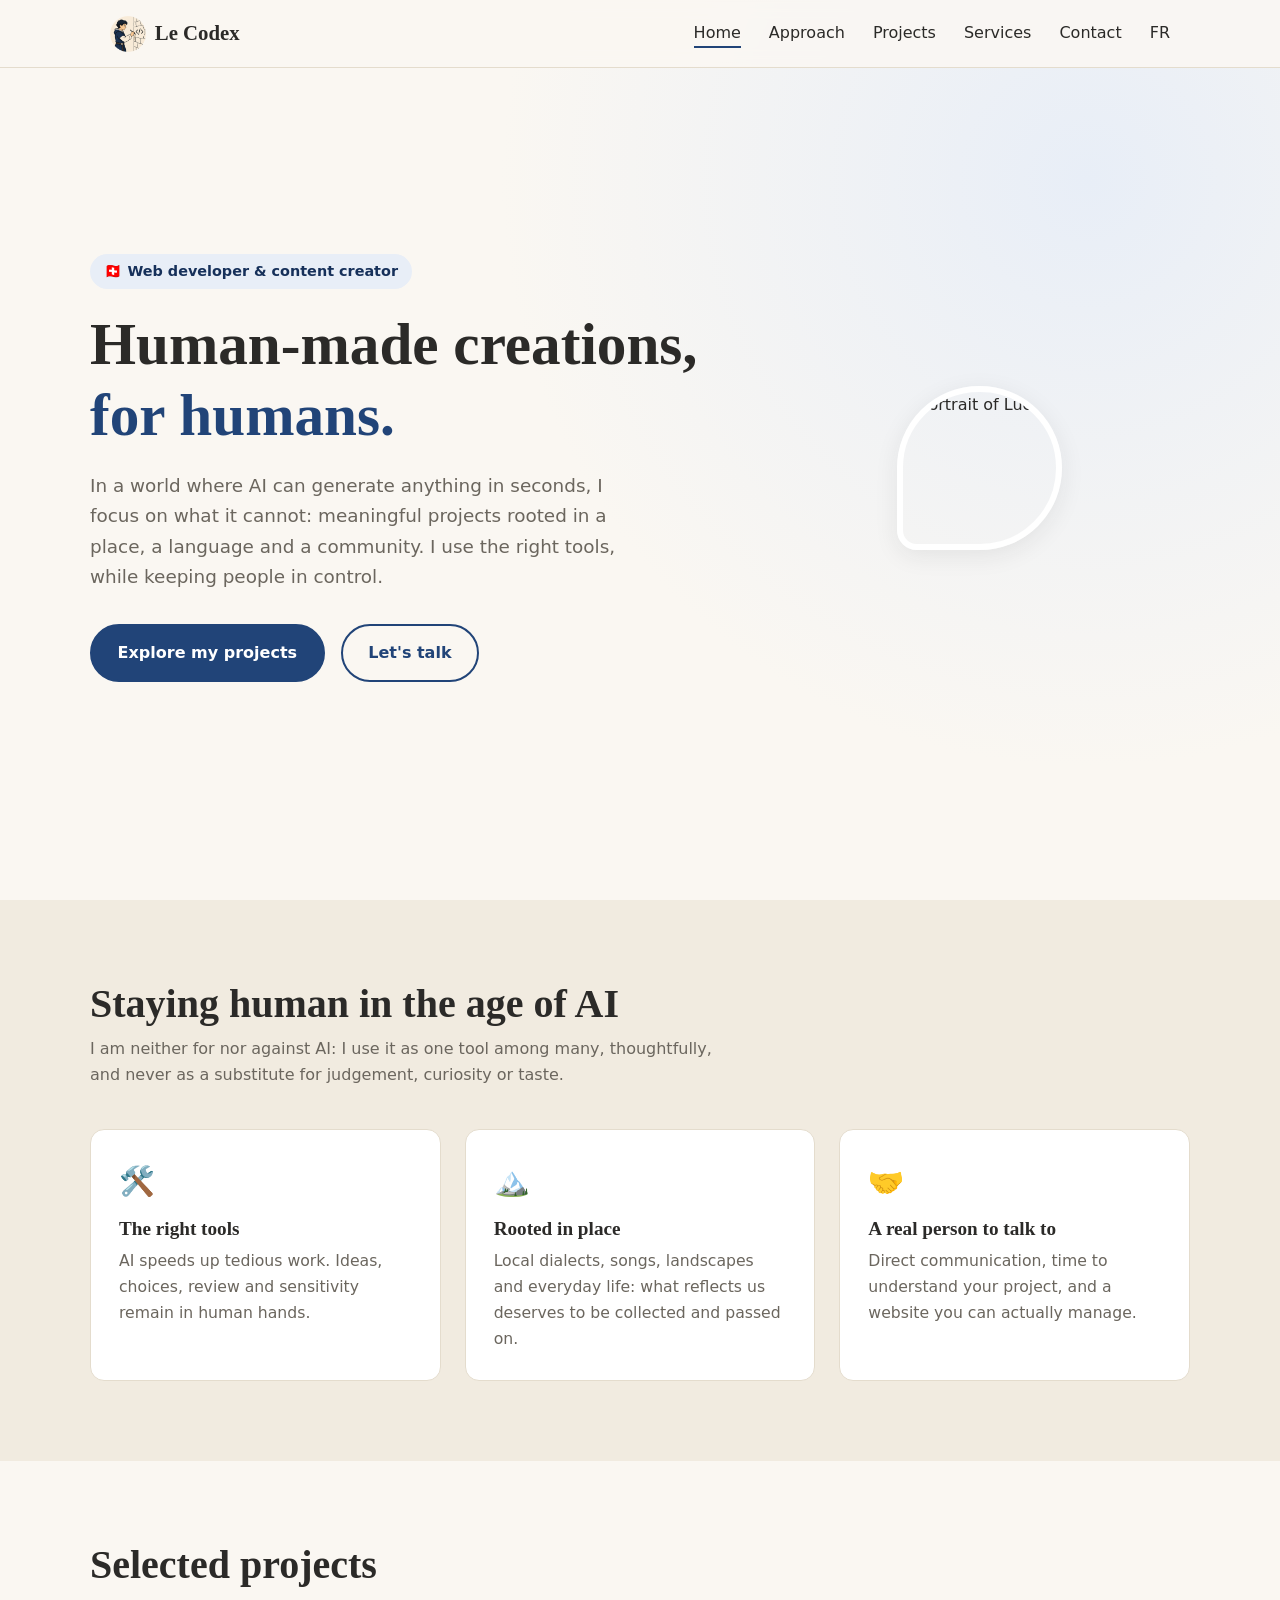
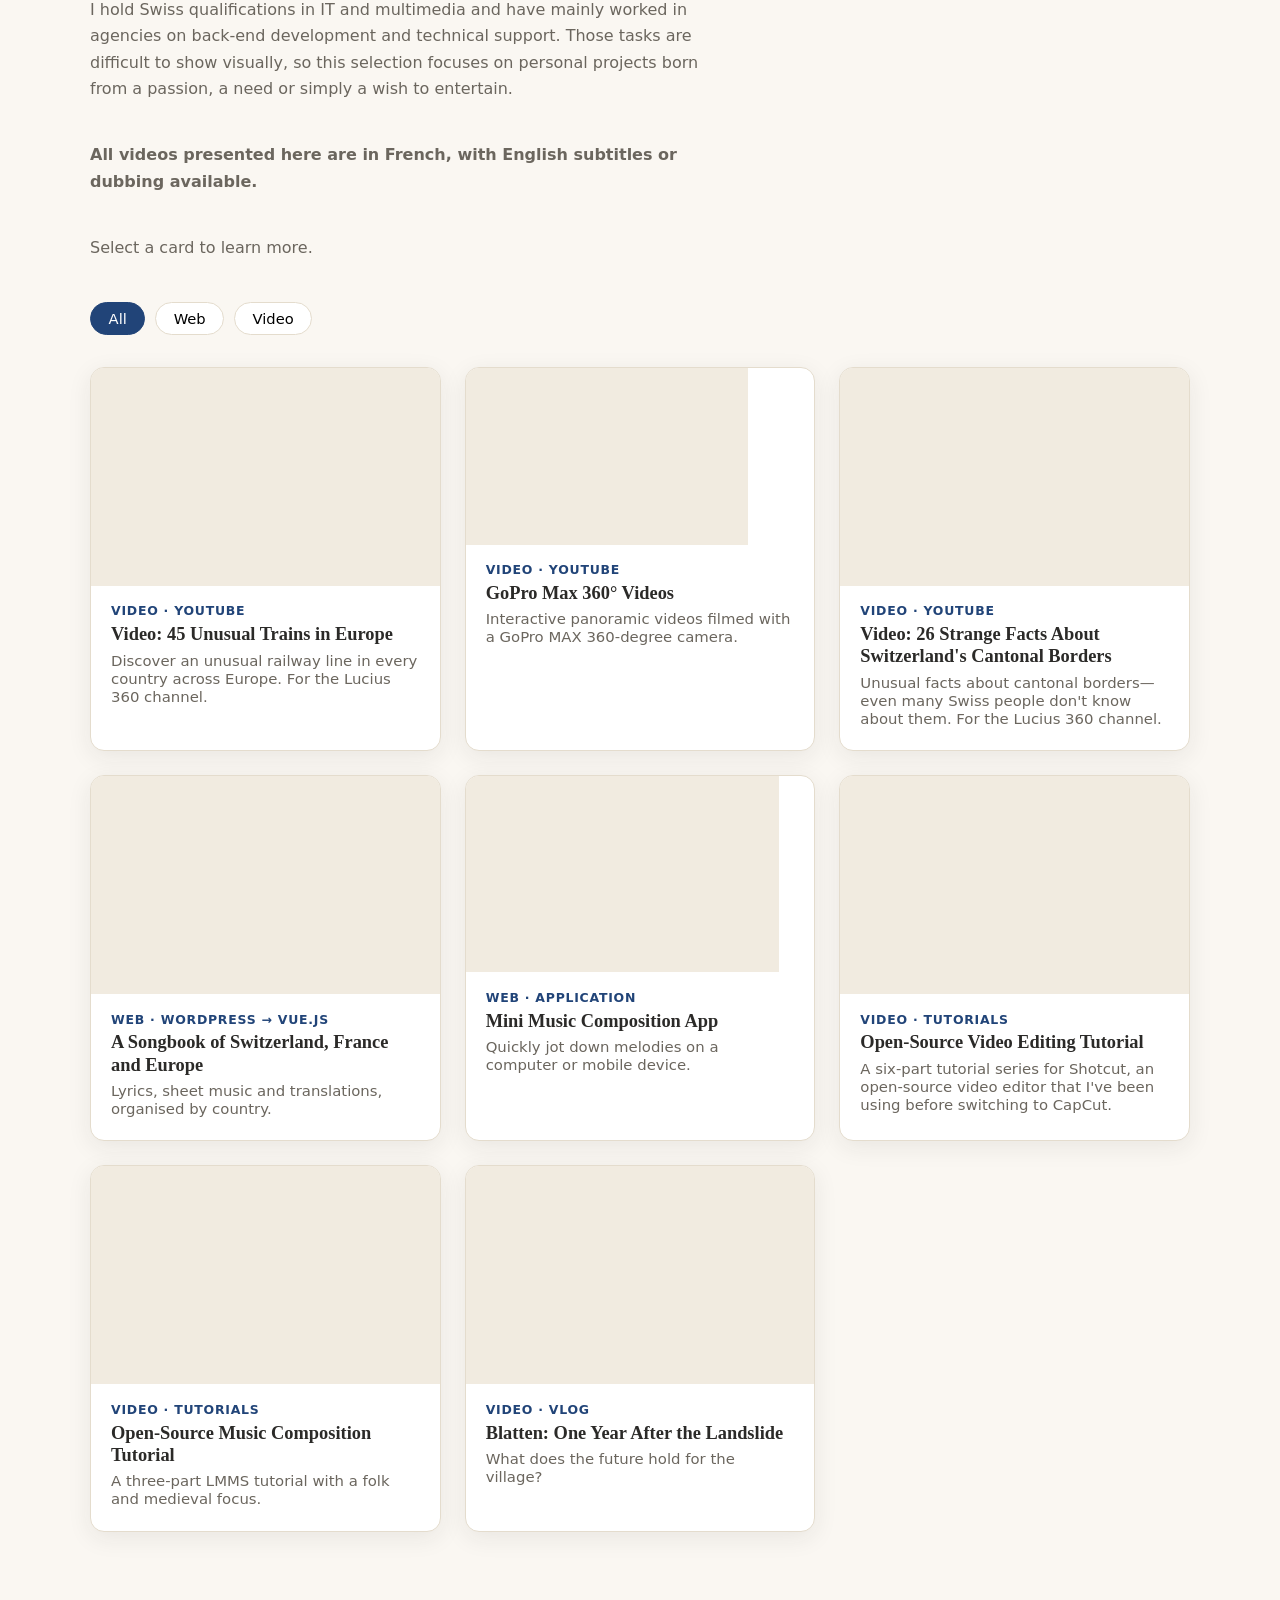
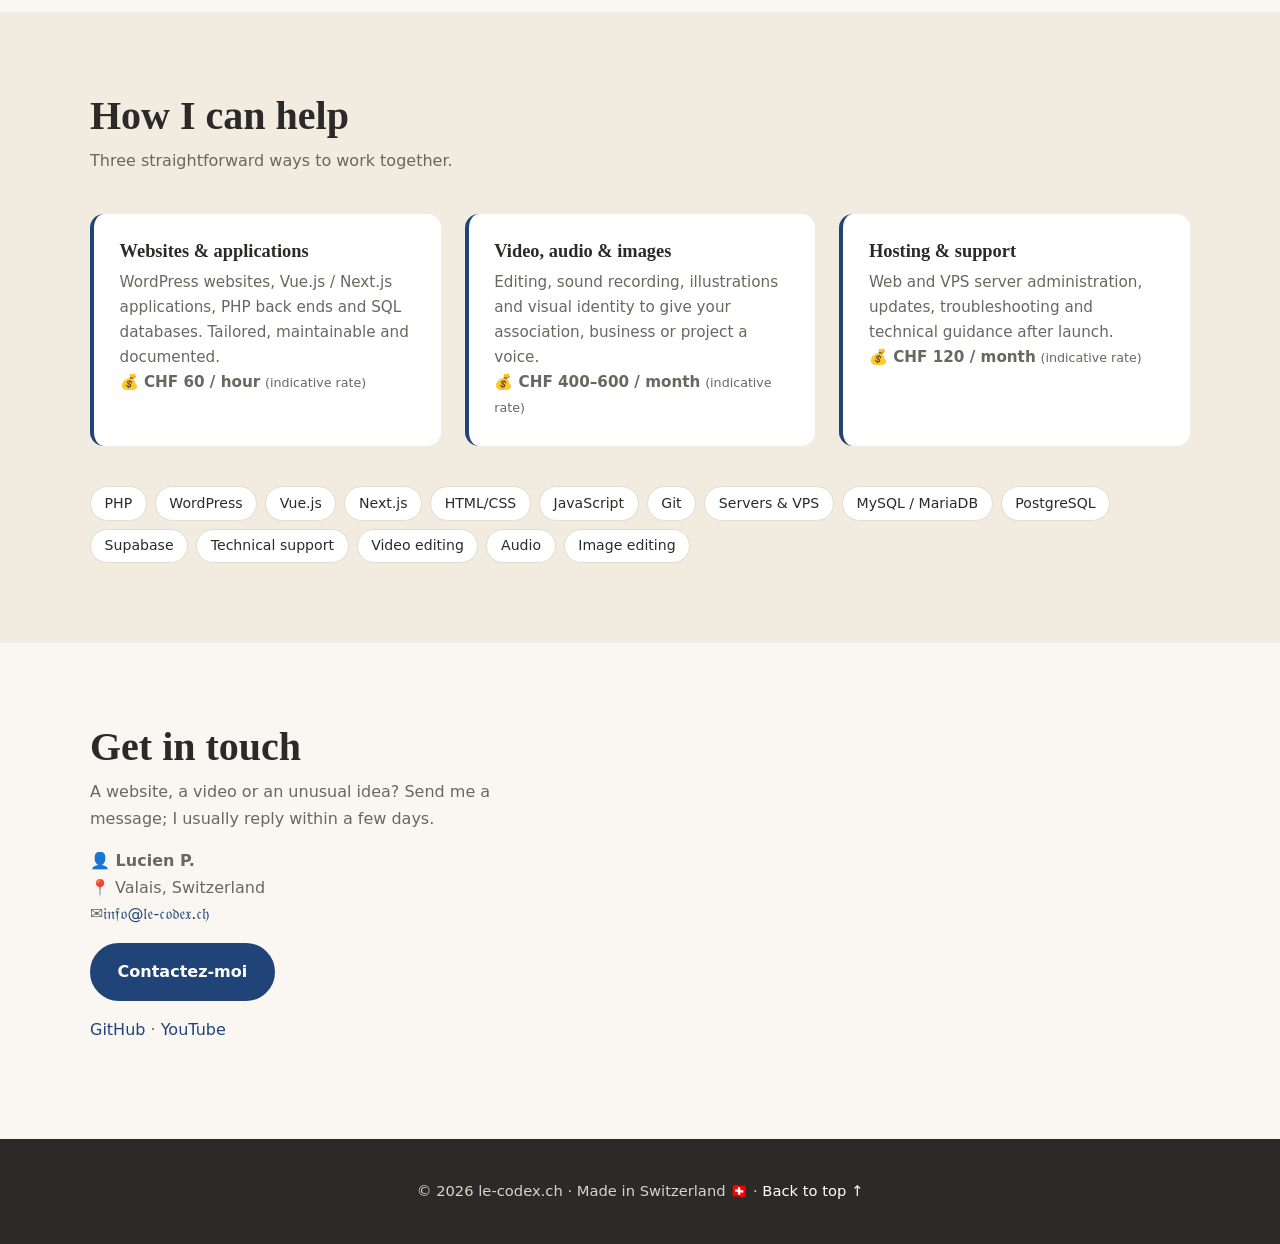
==== en/index.html @ 5afed79e "Added English version" ====
<!DOCTYPE html>
<html lang="en">
<head>
  <meta charset="UTF-8">
  <meta name="viewport" content="width=device-width, initial-scale=1.0">
  <title>Le Codex – Web development and creative projects</title>
  <meta name="description" content="Web development, video and creative projects by Lucien P. in Valais, Switzerland.">
  <meta name="author" content="Lucien P.">
  <meta name="robots" content="index, follow">
  <link rel="canonical" href="https://www.le-codex.ch/en/">
  <link rel="icon" type="image/png" href="../img/favicon.png">

      <!-- Mailto Encypter -->
      <script type="text/javascript"> <!--
      function UnCryptMailto( s )
      {
          var n = 0;
          var r = "";
          for( var i = 0; i < s.length; i++)
          {
              n = s.charCodeAt( i );
              if( n >= 8364 )
              {
                  n = 128;
              }
              r += String.fromCharCode( n - 1 );
          }
          return r;
      }

      function linkTo_UnCryptMailto( s )
      {
          location.href=UnCryptMailto( s ) + "?subject=Contact%20from%20le-codex.ch%20website";
      }
      // --> </script>

  <link rel="stylesheet" href="../css/style.css">
</head>
<body>
  <a class="skip-link" href="#main">Skip to content</a>

  <header class="navbar">
    <div class="container">
      <a href="#home" class="logo"><img src="../img/le-codex-logo-128px.png" alt="">Le Codex</a>
      <button class="nav-toggle" aria-label="Open menu" aria-expanded="false" aria-controls="nav-links"><span></span></button>
      <nav aria-label="Main navigation">
        <ul class="nav-links" id="nav-links">
          <li><a href="#home">Home</a></li>
          <li><a href="#approach">Approach</a></li>
          <li><a href="#projects">Projects</a></li>
          <li><a href="#services">Services</a></li>
          <li><a href="#contact">Contact</a></li>
          <li><a href="../index.html" lang="fr">FR</a></li>
        </ul>
      </nav>
    </div>
  </header>

  <main id="main">
    <section class="hero" id="home">
      <div class="container hero-grid">
        <div class="reveal">
          <span class="hero-tag">🇨🇭 Web developer &amp; content creator</span>
          <h1>Human-made creations, <em>for humans.</em></h1>
          <p>In a world where AI can generate anything in seconds, I focus on what it cannot: meaningful projects rooted in a place, a language and a community. I use the right tools, while keeping people in control.</p>
          <div class="hero-actions">
            <a href="#projects" class="btn btn-primary">Explore my projects</a>
            <a href="#contact" class="btn btn-outline">Let's talk</a>
          </div>
        </div>
        <div class="hero-photo reveal">
          <img src="https://ierljtkznrwjcvxjrbqv.supabase.co/storage/v1/object/public/le-codex/bardicspacecreations.jpg" alt="Portrait of Lucien" width="600" height="600" fetchpriority="high">
        </div>
      </div>
    </section>

    <section class="manifesto" id="approach">
      <div class="container">
        <h2 class="section-title reveal">Staying human in the age of AI</h2>
        <p class="section-intro reveal">I am neither for nor against AI: I use it as one tool among many, thoughtfully, and never as a substitute for judgement, curiosity or taste.</p>
        <div class="manifesto-grid">
          <article class="manifesto-card reveal">
            <div class="icon" aria-hidden="true">🛠️</div>
            <h3>The right tools</h3>
            <p>AI speeds up tedious work. Ideas, choices, review and sensitivity remain in human hands.</p>
          </article>
          <article class="manifesto-card reveal">
            <div class="icon" aria-hidden="true">🏔️</div>
            <h3>Rooted in place</h3>
            <p>Local dialects, songs, landscapes and everyday life: what reflects us deserves to be collected and passed on.</p>
          </article>
          <article class="manifesto-card reveal">
            <div class="icon" aria-hidden="true">🤝</div>
            <h3>A real person to talk to</h3>
            <p>Direct communication, time to understand your project, and a website you can actually manage.</p>
          </article>
        </div>
      </div>
    </section>

    <section id="projects">
      <div class="container">
        <h2 class="section-title reveal">Selected projects</h2>
        <p class="section-intro reveal">I hold Swiss qualifications in IT and multimedia and have mainly worked in agencies on back-end development and technical support. Those tasks are difficult to show visually, so this selection focuses on personal projects born from a passion, a need or simply a wish to entertain.</p>
        <p class="section-intro reveal"><strong>All videos presented here are in French, with English subtitles or dubbing available.</strong></p>
        <p class="section-intro reveal">Select a card to learn more.</p>
        <div class="filters reveal" role="group" aria-label="Filter projects">
          <button class="filter-btn active" data-filter="all">All</button>
          <button class="filter-btn" data-filter="web">Web</button>
          <button class="filter-btn" data-filter="video">Video</button>
        </div>
        <div class="gallery" id="gallery"></div>
      </div>
    </section>

    <section class="services" id="services">
      <div class="container">
        <h2 class="section-title reveal">How I can help</h2>
        <p class="section-intro reveal">Three straightforward ways to work together.</p>
        <div class="services-grid">
          <article class="service reveal">
            <h3>Websites &amp; applications</h3>
            <p>WordPress websites, Vue.js / Next.js applications, PHP back ends and SQL databases. Tailored, maintainable and documented.</p>
            <p><strong>💰 CHF 60 / hour</strong> <small>(indicative rate)</small></p>
          </article>
          <article class="service reveal">
            <h3>Video, audio &amp; images</h3>
            <p>Editing, sound recording, illustrations and visual identity to give your association, business or project a voice.</p>
            <p><strong>💰 CHF 400–600 / month</strong> <small>(indicative rate)</small></p>
          </article>
          <article class="service reveal">
            <h3>Hosting &amp; support</h3>
            <p>Web and VPS server administration, updates, troubleshooting and technical guidance after launch.</p>
            <p><strong>💰 CHF 120 / month</strong> <small>(indicative rate)</small></p>
          </article>
        </div>
        <div class="skills reveal" aria-label="Skills">
          <span class="tag">PHP</span><span class="tag">WordPress</span><span class="tag">Vue.js</span>
          <span class="tag">Next.js</span><span class="tag">HTML/CSS</span><span class="tag">JavaScript</span>
          <span class="tag">Git</span><span class="tag">Servers &amp; VPS</span><span class="tag">MySQL / MariaDB</span>
          <span class="tag">PostgreSQL</span><span class="tag">Supabase</span><span class="tag">Technical support</span>
          <span class="tag">Video editing</span><span class="tag">Audio</span><span class="tag">Image editing</span>
        </div>
      </div>
    </section>

    <section id="contact">
      <div class="container contact-grid">
        <div class="contact-info reveal">
          <h2 class="section-title">Get in touch</h2>
          <p>A website, a video or an unusual idea? Send me a message; I usually reply within a few days.</p>
          <p><strong>👤 Lucien P.</strong><br>📍 Valais, Switzerland<br>✉️<a href="javascript:linkTo_UnCryptMailto('nbjmup;jogpAmf.dpefy/di');">𝔦𝔫𝔣𝔬@𝔩𝔢-𝔠𝔬𝔡𝔢𝔵.𝔠𝔥</a></p>
          <p><a href="javascript:linkTo_UnCryptMailto('nbjmup;jogpAmf.dpefy/di');" class="btn btn-primary">Contactez-moi</a></p>
          <p><a href="https://github.com/lucius-barde" target="_blank" rel="noopener">GitHub</a> · <a href="https://www.youtube.com/@LeCodexCH" target="_blank" rel="noopener">YouTube</a></p>
        </div>
      </div>
    </section>
  </main>

  <footer><p>© <span id="year"></span> le-codex.ch · Made in Switzerland 🇨🇭 · <a href="#home">Back to top ↑</a></p></footer>

  <div class="modal" id="modal" role="dialog" aria-modal="true" aria-labelledby="modal-title" aria-hidden="true">
    <div class="modal-box">
      <button class="modal-close" id="modal-close" aria-label="Close">×</button>
      <img id="modal-img" src="" alt="">
      <div class="modal-content">
        <span class="card-cat" id="modal-cat"></span>
        <h3 id="modal-title"></h3>
        <div class="tags" id="modal-tags"></div>
        <div id="modal-desc"></div>
        <div class="modal-links" id="modal-links"></div>
      </div>
    </div>
  </div>

  <script>
    const projects = [
      {
        id: 16, cat: "video", catLabel: "Video · YouTube",
        title: "Video: 45 Unusual Trains in Europe",
        short: "Discover an unusual railway line in every country across Europe. For the Lucius 360 channel.",
        img: "https://ierljtkznrwjcvxjrbqv.supabase.co/storage/v1/object/public/le-codex/portfolio-video-45-trains-insolites.jpg",
        tags: ["YouTube", "CapCut", "Illustration", "Storytelling"],
        desc: [
          "Discover an unusual railway line in every country across Europe. Made for the Lucius 360 channel, this video is part of a series about surprising facts from Switzerland and Europe, featuring a custom avatar and photorealistic icons that give the series its own visual identity.",
          "Edited with CapCut. In French, with English subtitles"
        ],
        links: [{ label: "Watch the series", url: "https://www.youtube.com/watch?v=0Wd0F4l49II" }]
      },
      {
        id: 12, cat: "video", catLabel: "Video · YouTube",
        title: "GoPro Max 360° Videos",
        short: "Interactive panoramic videos filmed with a GoPro MAX 360-degree camera.",
        img: "https://ierljtkznrwjcvxjrbqv.supabase.co/storage/v1/object/public/le-codex/portfolio-web-videos360.webp",
        tags: ["YouTube", "Shotcut", "CapCut", "360° video"],
        desc: [
          "My Lucius360 channel features interactive panoramic videos filmed with a GoPro MAX 360: interactive vlogs, cycling road trips, the climb up Fully's Vertical Kilometer, and an immersive look at the Lötschental carnival.",
          "Edited with Shotcut or CapCut. Either in French with English subtitles, or raw footage without text."
        ],
        links: [{ label: "Watch the series", url: "https://www.youtube.com/watch?v=lDWfcnJG2hM" }]
      },
      {
        id: 4, cat: "video", catLabel: "Video · YouTube",
        title: "Video: 26 Strange Facts About Switzerland's Cantonal Borders",
        short: "Unusual facts about cantonal borders—even many Swiss people don't know about them. For the Lucius 360 channel.",
        img: "https://ierljtkznrwjcvxjrbqv.supabase.co/storage/v1/object/public/le-codex/portfolio-video-frontieres-cantonales-insolites.webp",
        tags: ["YouTube", "CapCut", "Illustration", "Storytelling"],
        desc: [
          "Discover surprising facts about Switzerland's cantonal borders that even many Swiss people don't know, such as the 6-metre-wide land border between Neuchâtel and Fribourg. Made for the Lucius 360 channel, this video is part of a series about surprising facts from Switzerland and Europe, with a custom avatar and photorealistic icons created for a distinctive visual identity.",
          "Edited with CapCut. In French, with English subtitles"
        ],
        links: [{ label: "Watch the series", url: "https://www.youtube.com/watch?v=0Wd0F4l49II" }]
      },
      {
        id: 3, cat: "web", catLabel: "Web · WordPress → Vue.js",
        title: "A Songbook of Switzerland, France and Europe",
        short: "Lyrics, sheet music and translations, organised by country.",
        img: "https://ierljtkznrwjcvxjrbqv.supabase.co/storage/v1/object/public/le-codex/portfolio-bie.jpg",
        tags: ["Vue.js", "WordPress", "Sheet music", "Translations", "Musical heritage"],
        desc: [
          "An online collection of songs from Switzerland and Europe, organised by country and featuring lyrics, sheet music and translations.",
          "The first version was built with WordPress. The second, rewritten in Vue.js, offers smoother navigation, a better search experience and a database better suited to sorting and filtering songs.",
          "Multilingual website in French, English and German"
        ],
        links: [{ label: "Visit the website", url: "https://www.bardsinexile.org/en" }]
      },
      {
        id: 17, cat: "web", catLabel: "Web · Application",
        title: "Mini Music Composition App",
        short: "Quickly jot down melodies on a computer or mobile device.",
        img: "https://ierljtkznrwjcvxjrbqv.supabase.co/storage/v1/object/public/le-codex/lucius-synth.webp",
        tags: ["Music", "Composition", "Open source", "Mobile"],
        desc: [
          "I created this app to capture musical composition ideas when I don't have a computer or notebook with me. The notes are stored in database using the standard ABC-Notation.",
          "The source code is available on GitHub. The app is accessible, but saving files is not yet available to the public. In French only"
        ],
        links: [{ label: "Open the app", url: "https://lucius-synth.vercel.app" }]
      },
      {
        id: 6, cat: "video", catLabel: "Video · Tutorials",
        title: "Open-Source Video Editing Tutorial",
        short: "A six-part tutorial series for Shotcut, an open-source video editor that I've been using before switching to CapCut.",
        img: "https://ierljtkznrwjcvxjrbqv.supabase.co/storage/v1/object/public/le-codex/tuto_shotcut_video1.jpg",
        tags: ["Open source", "Shotcut", "Learning", "Video"],
        desc: [
          "A series of tutorials for learning to create with free and open-source software: Shotcut for video editing.",
          "Step-by-step explanations for beginners, based on real-world use cases. In French, with English subtitles"
        ],
        links: [{ label: "Watch the tutorial", url: "https://www.youtube.com/watch?v=HovfyrNmldo&list=PLSsNuyEN8Drdxcr-cS73rJWfdXXVdhCFD" }]
      },
      {
        id: 14, cat: "video", catLabel: "Video · Tutorials",
        title: "Open-Source Music Composition Tutorial",
        short: "A three-part LMMS tutorial with a folk and medieval focus.",
        img: "https://ierljtkznrwjcvxjrbqv.supabase.co/storage/v1/object/public/le-codex/tuto_lmms_video1_2.jpg",
        tags: ["Open source", "LMMS", "Learning", "Audio", "Video"],
        desc: [
          "A series of tutorials for learning to create music with LMMS, a free and open-source music production tool.",
          "Step-by-step explanations for beginners. In French, with English subtitles"
        ],
        links: [{ label: "Watch the tutorial", url: "https://www.youtube.com/watch?v=qcjT-ZrkGgs&list=PLSsNuyEN8DrcgET0LEmY6SnfKLt5P4okN" }]
      },
      {
        id: 7, cat: "video", catLabel: "Video · Vlog",
        title: "Blatten: One Year After the Landslide",
        short: "What does the future hold for the village?",
        img: "https://ierljtkznrwjcvxjrbqv.supabase.co/storage/v1/object/public/le-codex/portfolio-video-blatten.webp",
        tags: ["YouTube", "CapCut", "Travel vlog", "Valais", "Reportage"],
        desc: [
          "A video revisiting Blatten one year after the landslide, looking at the municipality's and its residents' plans for the future.",
          "Made in a travel-vlog style and edited with CapCut. In French, with English subtitles"
        ],
        links: [{ label: "Watch the video", url: "https://www.youtube.com/watch?v=b_Y8FLVszWo" }]
      }
    ];

    const gallery = document.getElementById("gallery");
    gallery.innerHTML = projects.map(project => `
      <button class="card reveal" data-cat="${project.cat}" data-id="${project.id}" aria-haspopup="dialog">
        <div class="card-img"><img data-src="${project.img}" alt="Project preview: ${project.title}" width="800" height="500" loading="lazy"></div>
        <div class="card-body"><span class="card-cat">${project.catLabel}</span><h3>${project.title}</h3><p>${project.short}</p></div>
      </button>
    `).join("");

    const imgObserver = new IntersectionObserver((entries, observer) => {
      entries.forEach(entry => {
        if (!entry.isIntersecting) return;
        const img = entry.target;
        img.src = img.dataset.src;
        img.onload = () => img.classList.add("loaded");
        observer.unobserve(img);
      });
    }, { rootMargin: "200px" });
    document.querySelectorAll("img[data-src]").forEach(img => imgObserver.observe(img));

    const revealObserver = new IntersectionObserver((entries, observer) => {
      entries.forEach(entry => {
        if (entry.isIntersecting) {
          entry.target.classList.add("visible");
          observer.unobserve(entry.target);
        }
      });
    }, { threshold: .12 });
    document.querySelectorAll(".reveal").forEach(element => revealObserver.observe(element));

    document.querySelectorAll(".filter-btn").forEach(button => {
      button.addEventListener("click", () => {
        document.querySelectorAll(".filter-btn").forEach(item => item.classList.remove("active"));
        button.classList.add("active");
        const filter = button.dataset.filter;
        document.querySelectorAll(".card").forEach(card => {
          card.classList.toggle("hidden", filter !== "all" && card.dataset.cat !== filter);
        });
      });
    });

    const modal = document.getElementById("modal");
    let lastFocus = null;
    function openModal(id) {
      const project = projects.find(item => item.id === Number(id));
      if (!project) return;
      lastFocus = document.activeElement;
      document.getElementById("modal-img").src = project.img;
      document.getElementById("modal-img").alt = `Project preview: ${project.title}`;
      document.getElementById("modal-cat").textContent = project.catLabel;
      document.getElementById("modal-title").textContent = project.title;
      document.getElementById("modal-tags").innerHTML = project.tags.map(tag => `<span class="tag">${tag}</span>`).join("");
      document.getElementById("modal-desc").innerHTML = project.desc.map(text => `<p>${text}</p>`).join("");
      document.getElementById("modal-links").innerHTML = project.links.map(link => `<a class="btn btn-primary" href="${link.url}" target="_blank" rel="noopener">${link.label}</a>`).join("");
      modal.classList.add("open");
      modal.setAttribute("aria-hidden", "false");
      document.body.style.overflow = "hidden";
      document.getElementById("modal-close").focus();
    }
    function closeModal() {
      modal.classList.remove("open");
      modal.setAttribute("aria-hidden", "true");
      document.body.style.overflow = "";
      if (lastFocus) lastFocus.focus();
    }
    gallery.addEventListener("click", event => {
      const card = event.target.closest(".card");
      if (card) openModal(card.dataset.id);
    });
    document.getElementById("modal-close").addEventListener("click", closeModal);
    modal.addEventListener("click", event => { if (event.target === modal) closeModal(); });
    document.addEventListener("keydown", event => {
      if (event.key === "Escape" && modal.classList.contains("open")) closeModal();
    });

    const toggle = document.querySelector(".nav-toggle");
    const navLinks = document.getElementById("nav-links");
    toggle.addEventListener("click", () => {
      const isOpen = navLinks.classList.toggle("open");
      toggle.setAttribute("aria-expanded", isOpen);
    });
    navLinks.querySelectorAll("a").forEach(link => link.addEventListener("click", () => {
      navLinks.classList.remove("open");
      toggle.setAttribute("aria-expanded", "false");
    }));

    const sectionLinks = navLinks.querySelectorAll("a[href^='#']");
    const navObserver = new IntersectionObserver(entries => {
      entries.forEach(entry => {
        if (entry.isIntersecting) {
          sectionLinks.forEach(link => link.classList.toggle("active", link.getAttribute("href") === `#${entry.target.id}`));
        }
      });
    }, { rootMargin: "-45% 0px -50% 0px" });
    document.querySelectorAll("main section[id]").forEach(section => navObserver.observe(section));

    document.getElementById("year").textContent = new Date().getFullYear();
  </script>
</body>
</html>
---- css/style.css ----
/* ========== VARIABLES ========== */
:root {
  --bg: #faf7f2;
  --bg-alt: #f1ebe0;
  --surface: #ffffff;
  --text: #2b2a28;
  --text-soft: #6b665e;
  --accent: rgb(33, 68, 120);
  --accent-dark: #16305a;
  --accent-soft: #e8eef7;
  --border: #e4dccd;
  --radius: 14px;
  --shadow: 0 6px 24px rgba(43, 42, 40, .08);
  --nav-h: 68px;
  --font-title: Georgia, "Times New Roman", serif;
  --font-body: system-ui, -apple-system, "Segoe UI", Roboto, sans-serif;
  --max-w: 1100px;
}

/* ========== BASE ========== */
*, *::before, *::after { box-sizing: border-box; margin: 0; padding: 0; }
html { scroll-behavior: smooth; scroll-padding-top: var(--nav-h); }
body {
  font-family: var(--font-body);
  background: var(--bg);
  color: var(--text);
  line-height: 1.65;
  -webkit-font-smoothing: antialiased;
}
img { max-width: 100%; display: block; }
a { color: var(--accent); text-decoration: none; }
a:hover { color: var(--accent-dark); }
h1, h2, h3 { font-family: var(--font-title); line-height: 1.2; }
section { padding: 5rem 1.25rem; }
.container { max-width: var(--max-w); margin: 0 auto; }
.section-title { font-size: clamp(1.8rem, 4vw, 2.5rem); margin-bottom: .5rem; }
.section-intro { color: var(--text-soft); max-width: 640px; margin-bottom: 2.5rem; }
.skip-link { position: absolute; left: -999px; top: 0; background: var(--accent); color: #fff; padding: .6rem 1rem; z-index: 200; }
.skip-link:focus { left: 0; }
:focus-visible { outline: 3px solid var(--accent); outline-offset: 3px; }

/* ========== BUTTONS ========== */
.btn {
  display: inline-block;
  padding: .85rem 1.6rem;
  border-radius: 999px;
  font-weight: 600;
  border: 2px solid var(--accent);
  cursor: pointer;
  font-size: 1rem;
  font-family: inherit;
  transition: transform .2s, background .2s, color .2s;
}
.btn-primary { background: var(--accent); color: #fff; }
.btn-primary:hover { background: var(--accent-dark); border-color: var(--accent-dark); color: #fff; transform: translateY(-2px); }
.btn-outline { background: transparent; color: var(--accent); }
.btn-outline:hover { background: var(--accent-soft); transform: translateY(-2px); }

/* ========== NAVBAR ========== */
.navbar {
  position: fixed; top: 0; left: 0; right: 0; height: var(--nav-h);
  background: rgba(250, 247, 242, .92);
  backdrop-filter: blur(8px);
  border-bottom: 1px solid var(--border);
  z-index: 100;
}
.navbar .container { height: 100%; display: flex; align-items: center; justify-content: space-between; padding: 0 1.25rem; }
.logo { display: inline-flex; align-items: center; gap: .55rem; font-family: var(--font-title); font-size: 1.3rem; font-weight: 700; color: var(--text); flex-grow: 1; }
.logo img { width: 36px; height: 36px; object-fit: contain; }
.nav-links { display: flex; gap: 1.75rem; list-style: none; }
.nav-links a { color: var(--text); font-weight: 500; position: relative; padding: .25rem 0; }
.nav-links a::after { content: ""; position: absolute; left: 0; bottom: -2px; height: 2px; width: 0; background: var(--accent); transition: width .25s; }
.nav-links a:hover::after, .nav-links a.active::after { width: 100%; }
.nav-toggle { display: none; background: none; border: 0; cursor: pointer; width: 40px; height: 40px; position: relative; }
.nav-toggle span, .nav-toggle span::before, .nav-toggle span::after { content: ""; position: absolute; left: 8px; width: 24px; height: 2px; background: var(--text); transition: transform .25s, opacity .25s; }
.nav-toggle span { top: 19px; }
.nav-toggle span::before { top: -7px; left: 0; }
.nav-toggle span::after { top: 7px; left: 0; }
.nav-toggle[aria-expanded="true"] span { background: transparent; }
.nav-toggle[aria-expanded="true"] span::before { transform: translateY(7px) rotate(45deg); }
.nav-toggle[aria-expanded="true"] span::after { transform: translateY(-7px) rotate(-45deg); }

/* ========== HERO ========== */
.hero { min-height: 100vh; padding-top: calc(var(--nav-h) + 3rem); display: flex; align-items: center; background: radial-gradient(circle at 85% 20%, var(--accent-soft), transparent 45%), var(--bg); }
.hero-grid { display: grid; grid-template-columns: 1.2fr .8fr; gap: 3rem; align-items: center; }
.hero-tag { display: inline-block; background: var(--accent-soft); color: var(--accent-dark); padding: .35rem .9rem; border-radius: 999px; font-size: .9rem; font-weight: 600; margin-bottom: 1.25rem; }
.hero h1 { font-size: clamp(2.2rem, 5.5vw, 3.7rem); margin-bottom: 1.25rem; }
.hero h1 em { color: var(--accent); font-style: normal; }
.hero p { font-size: 1.15rem; color: var(--text-soft); max-width: 560px; margin-bottom: 2rem; }
.hero-actions { display: flex; gap: 1rem; flex-wrap: wrap; }
.hero-photo { aspect-ratio: 1; border-radius: 50% 50% 50% 12%; overflow: hidden; box-shadow: var(--shadow); border: 6px solid var(--surface); max-width: 380px; justify-self: center; }
.hero-photo img { width: 100%; height: 100%; object-fit: cover; }

/* ========== MANIFESTO ========== */
.manifesto { background: var(--bg-alt); }
.manifesto-grid { display: grid; grid-template-columns: repeat(3, 1fr); gap: 1.5rem; margin-top: 2rem; }
.manifesto-card { background: var(--surface); padding: 1.75rem; border-radius: var(--radius); border: 1px solid var(--border); }
.manifesto-card .icon { font-size: 1.8rem; margin-bottom: .75rem; }
.manifesto-card h3 { font-size: 1.2rem; margin-bottom: .5rem; }
.manifesto-card p { color: var(--text-soft); font-size: .98rem; }

/* ========== GALLERY ========== */
.filters { display: flex; flex-wrap: wrap; gap: .6rem; margin-bottom: 2rem; }
.filter-btn { padding: .45rem 1.1rem; border-radius: 999px; border: 1px solid var(--border); background: var(--surface); cursor: pointer; font-family: inherit; font-size: .92rem; transition: all .2s; }
.filter-btn:hover { border-color: var(--accent); }
.filter-btn.active { background: var(--accent); color: #fff; border-color: var(--accent); }
.gallery { display: grid; grid-template-columns: repeat(auto-fill, minmax(290px, 1fr)); gap: 1.5rem; }
.card { background: var(--surface); border-radius: var(--radius); overflow: hidden; border: 1px solid var(--border); box-shadow: var(--shadow); cursor: pointer; text-align: left; font-family: inherit; color: inherit; padding: 0; display: flex; flex-direction: column; transition: transform .25s, box-shadow .25s; }
.card:hover { transform: translateY(-5px); box-shadow: 0 12px 30px rgba(43, 42, 40, .14); }
.card-img { aspect-ratio: 16/10; overflow: hidden; background: var(--bg-alt); }
.card-img img { width: 100%; height: 100%; object-fit: cover; transition: transform .4s, opacity .5s; opacity: 0; }
.card-img img.loaded { opacity: 1; }
.card:hover .card-img img { transform: scale(1.05); }
.card-body { padding: 1.1rem 1.25rem 1.4rem; }
.card-cat { font-size: .78rem; text-transform: uppercase; letter-spacing: .06em; color: var(--accent); font-weight: 700; }
.card-body h3 { font-size: 1.15rem; margin: .3rem 0 .4rem; }
.card-body p { color: var(--text-soft); font-size: .93rem; }
.card.hidden { display: none; }

/* ========== MODAL ========== */
.modal { position: fixed; inset: 0; background: rgba(30, 28, 26, .65); display: none; align-items: center; justify-content: center; padding: 1.25rem; z-index: 150; }
.modal.open { display: flex; animation: fadeIn .25s ease; }
.modal-box { background: var(--surface); border-radius: var(--radius); max-width: 720px; width: 100%; max-height: 90vh; overflow-y: auto; position: relative; animation: popIn .3s ease; }
.modal-box img { width: 100%; height: auto; max-height: 60vh; object-fit: contain; border: 8px solid #fff; background: var(--bg-alt); display: block; }
.modal-content { padding: 1.75rem; }
.modal-content h3 { font-size: 1.6rem; margin: .3rem 0 .8rem; }
.modal-content p { margin-bottom: 1rem; color: var(--text-soft); }
.tags { display: flex; flex-wrap: wrap; gap: .45rem; margin-bottom: 1.25rem; }
.tag { background: var(--bg-alt); padding: .2rem .7rem; border-radius: 999px; font-size: .82rem; }
.modal-close { position: absolute; top: .75rem; right: .75rem; width: 40px; height: 40px; border-radius: 50%; border: 0; background: rgba(255, 255, 255, .92); font-size: 1.4rem; cursor: pointer; box-shadow: var(--shadow); }
.modal-links { display: flex; gap: .75rem; flex-wrap: wrap; }

/* ========== SERVICES ========== */
.services { background: var(--bg-alt); }
.services-grid { display: grid; grid-template-columns: repeat(auto-fit, minmax(240px, 1fr)); gap: 1.5rem; }
.service { background: var(--surface); padding: 1.6rem; border-radius: var(--radius); border-left: 4px solid var(--accent); }
.service h3 { font-size: 1.15rem; margin-bottom: .5rem; }
.service p { color: var(--text-soft); font-size: .95rem; }
.skills { display: flex; flex-wrap: wrap; gap: .5rem; margin-top: 2.5rem; }
.skills .tag { background: var(--surface); border: 1px solid var(--border); font-size: .88rem; padding: .3rem .85rem; }

/* ========== CONTACT ========== */
.contact-grid { display: grid; grid-template-columns: 1fr 1.2fr; gap: 3rem; }
.contact-info p { color: var(--text-soft); margin-bottom: 1rem; }
form { display: grid; gap: 1.1rem; }
.field label { display: block; font-weight: 600; margin-bottom: .35rem; font-size: .93rem; }
.field input, .field textarea, .field select { width: 100%; padding: .8rem 1rem; border: 1px solid var(--border); border-radius: 10px; font: inherit; background: var(--surface); color: var(--text); }
.field input:focus, .field textarea:focus, .field select:focus { outline: none; border-color: var(--accent); box-shadow: 0 0 0 3px var(--accent-soft); }
.field textarea { min-height: 150px; resize: vertical; }
.hp { position: absolute; left: -9999px; }
.form-msg { padding: .9rem 1rem; border-radius: 10px; background: #e6f4ea; color: #1e6b34; display: none; }
.form-msg.show { display: block; }

/* ========== FOOTER ========== */
footer { background: var(--text); color: #d9d4ca; padding: 2.5rem 1.25rem; text-align: center; font-size: .92rem; }
footer a { color: #fff; }

/* ========== ANIMATIONS ========== */
.reveal { opacity: 0; transform: translateY(24px); transition: opacity .7s ease, transform .7s ease; }
.reveal.visible { opacity: 1; transform: none; }
@keyframes fadeIn { from { opacity: 0; } to { opacity: 1; } }
@keyframes popIn { from { opacity: 0; transform: scale(.94) translateY(12px); } to { opacity: 1; transform: none; } }
@media (prefers-reduced-motion: reduce) {
  * { animation: none !important; transition: none !important; }
  html { scroll-behavior: auto; }
  .reveal { opacity: 1; transform: none; }
}

/* ========== RESPONSIVE ========== */
@media (max-width: 860px) {
  .nav-toggle { display: block; }
  .nav-links { position: absolute; top: var(--nav-h); left: 0; right: 0; flex-direction: column; gap: 0; background: var(--bg); border-bottom: 1px solid var(--border); max-height: 0; overflow: hidden; transition: max-height .3s; }
  .nav-links.open { max-height: 380px; }
  .nav-links a { display: block; padding: 1rem 1.5rem; }
  .hero-grid, .contact-grid, .manifesto-grid { grid-template-columns: 1fr; }
  .hero-photo { max-width: 260px; order: -1; }
  section { padding: 3.5rem 1.25rem; }
}
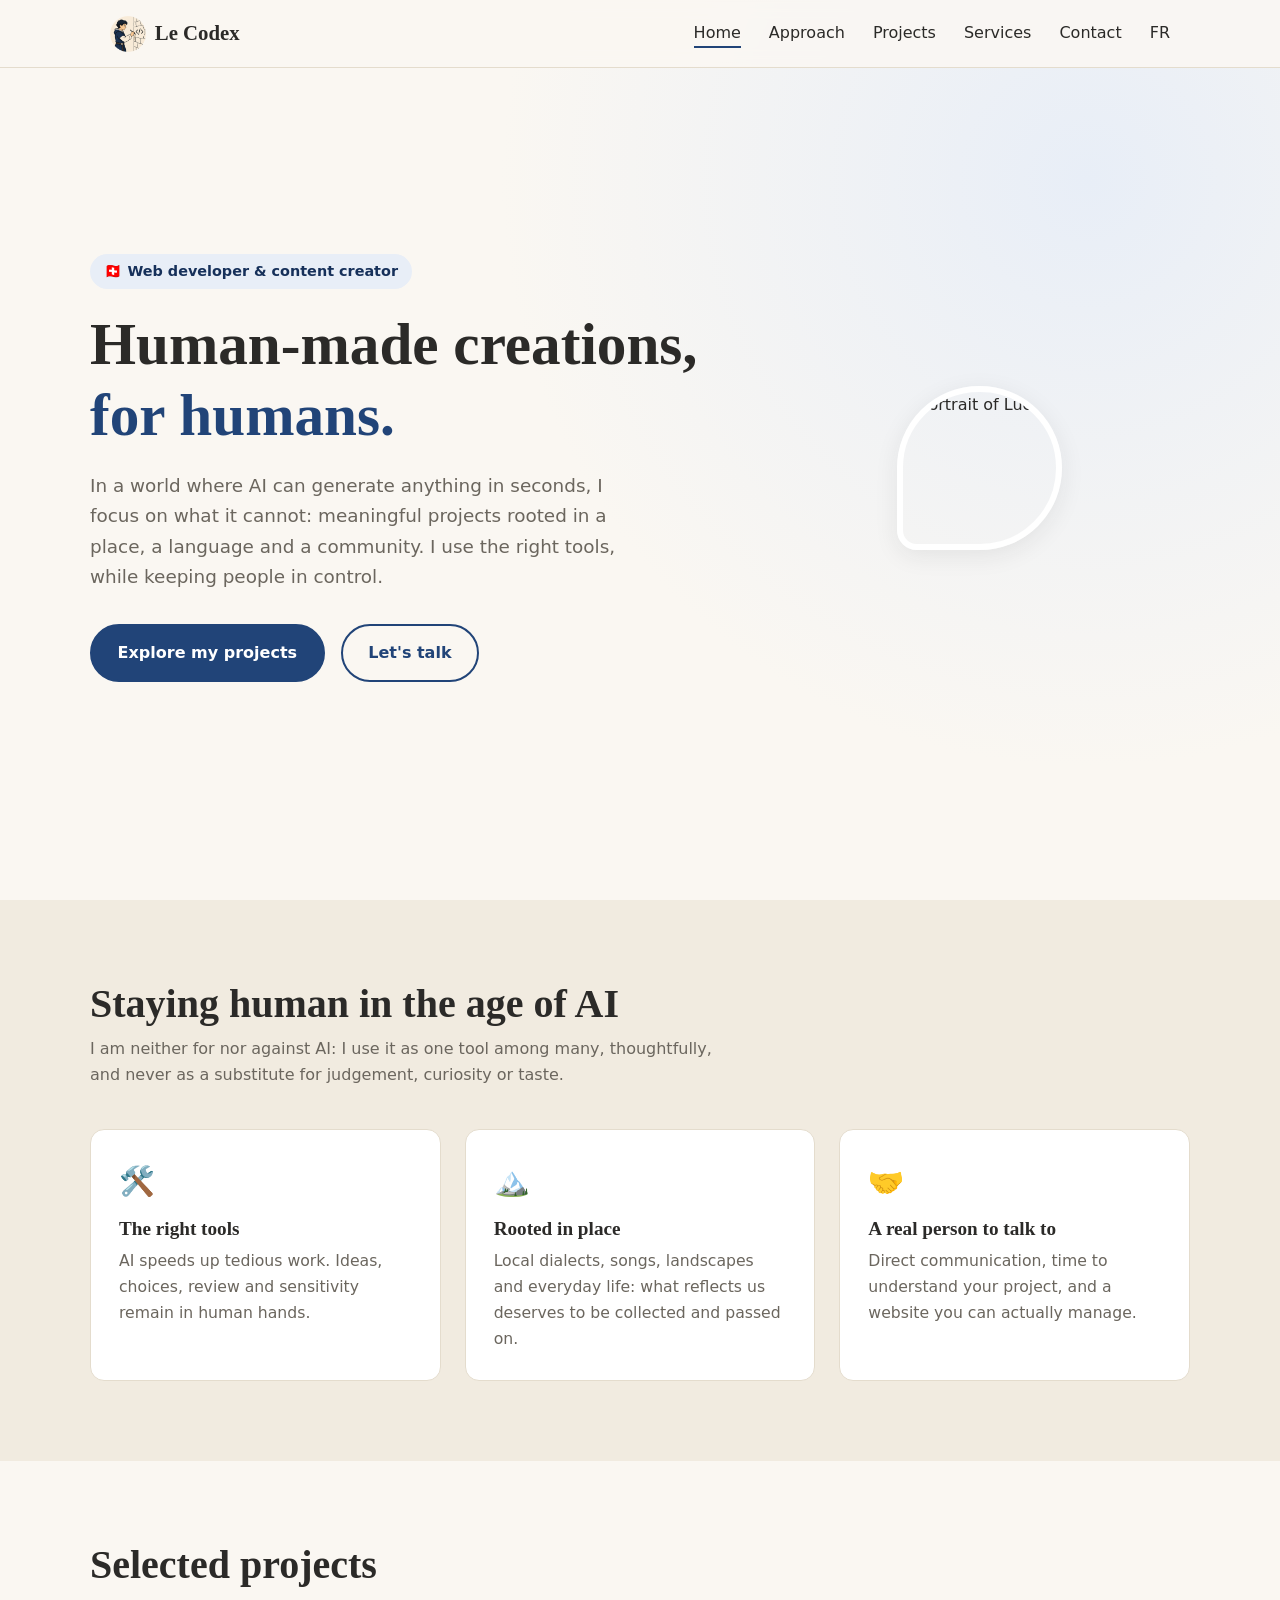
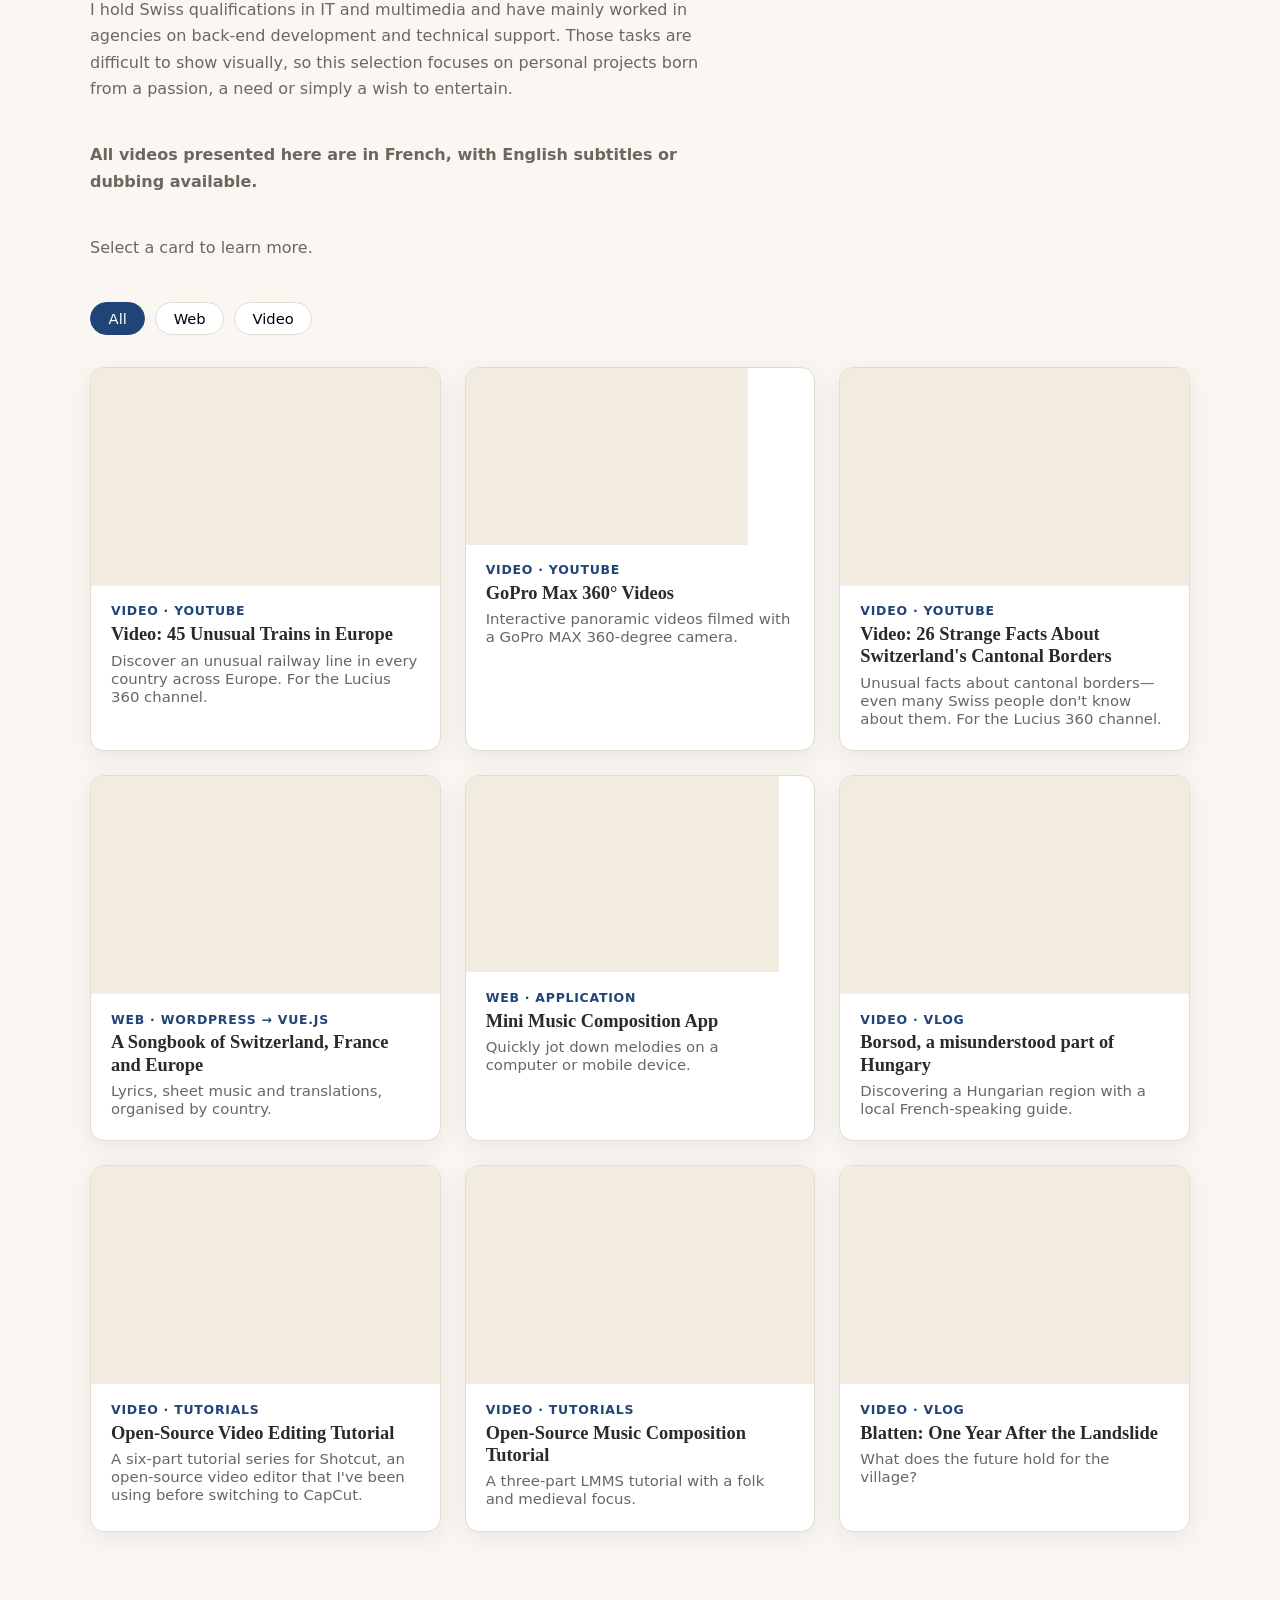
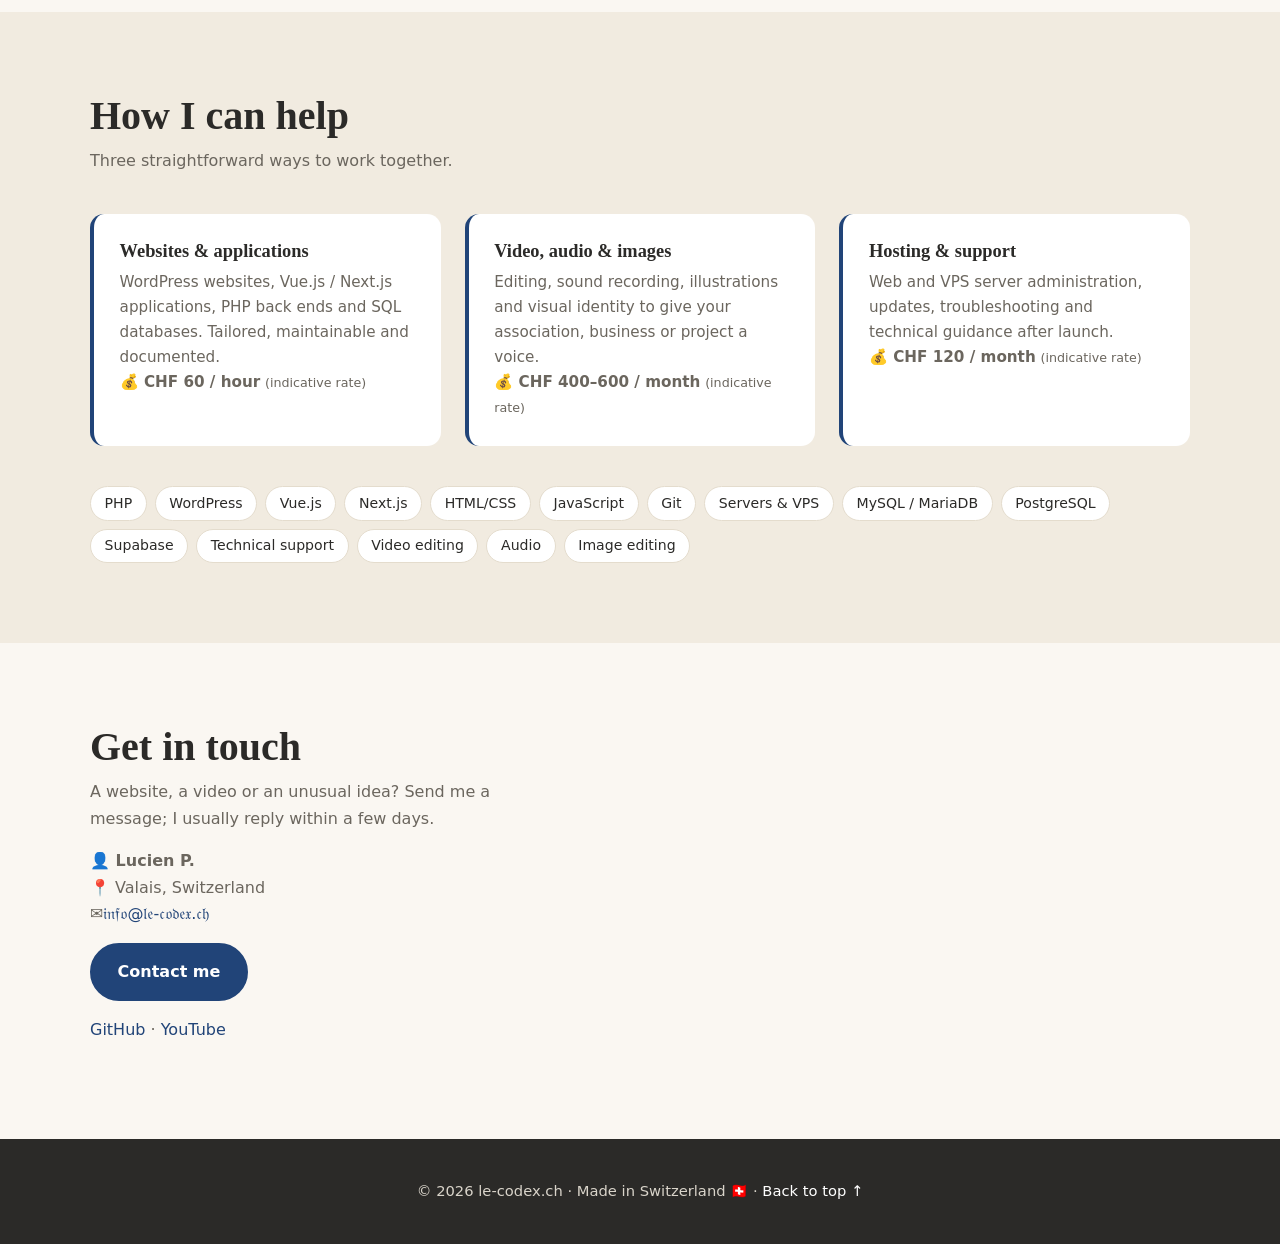
==== commit d6b3930d: "corrected some English translation" ====
--- a/en/index.html
+++ b/en/index.html
@@ -150,7 +150,7 @@
           <h2 class="section-title">Get in touch</h2>
           <p>A website, a video or an unusual idea? Send me a message; I usually reply within a few days.</p>
           <p><strong>👤 Lucien P.</strong><br>📍 Valais, Switzerland<br>✉️<a href="javascript:linkTo_UnCryptMailto('nbjmup;jogpAmf.dpefy/di');">𝔦𝔫𝔣𝔬@𝔩𝔢-𝔠𝔬𝔡𝔢𝔵.𝔠𝔥</a></p>
-          <p><a href="javascript:linkTo_UnCryptMailto('nbjmup;jogpAmf.dpefy/di');" class="btn btn-primary">Contactez-moi</a></p>
+          <p><a href="javascript:linkTo_UnCryptMailto('nbjmup;jogpAmf.dpefy/di');" class="btn btn-primary">Contact me</a></p>
           <p><a href="https://github.com/lucius-barde" target="_blank" rel="noopener">GitHub</a> · <a href="https://www.youtube.com/@LeCodexCH" target="_blank" rel="noopener">YouTube</a></p>
         </div>
       </div>
@@ -235,6 +235,18 @@
           "The source code is available on GitHub. The app is accessible, but saving files is not yet available to the public. In French only"
         ],
         links: [{ label: "Open the app", url: "https://lucius-synth.vercel.app" }]
+      },
+      {
+        id: 5, cat: "video", catLabel: "Video · Vlog",
+        title: "Borsod, a misunderstood part of Hungary",
+        short: "Discovering a Hungarian region with a local French-speaking guide.",
+        img: 'https://ierljtkznrwjcvxjrbqv.supabase.co/storage/v1/object/public/le-codex/portfolio-video-borsod-hongrie.webp',
+        tags: ["YouTube", "ShotCut", "Documentary", "Travel", "Hungary"],
+        desc: [
+          "A video unveiling the region of Borsod [/ˈborʃod/], in Hungary, with a local French-Hungarian tourist guide who shows around his favorite region.",
+          "Shotcut used for video editing."
+        ],
+        links: [{ label: "Voir la série", url: "https://www.youtube.com/watch?v=m-MKXCcq8M8" }]
       },
       {
         id: 6, cat: "video", catLabel: "Video · Tutorials",
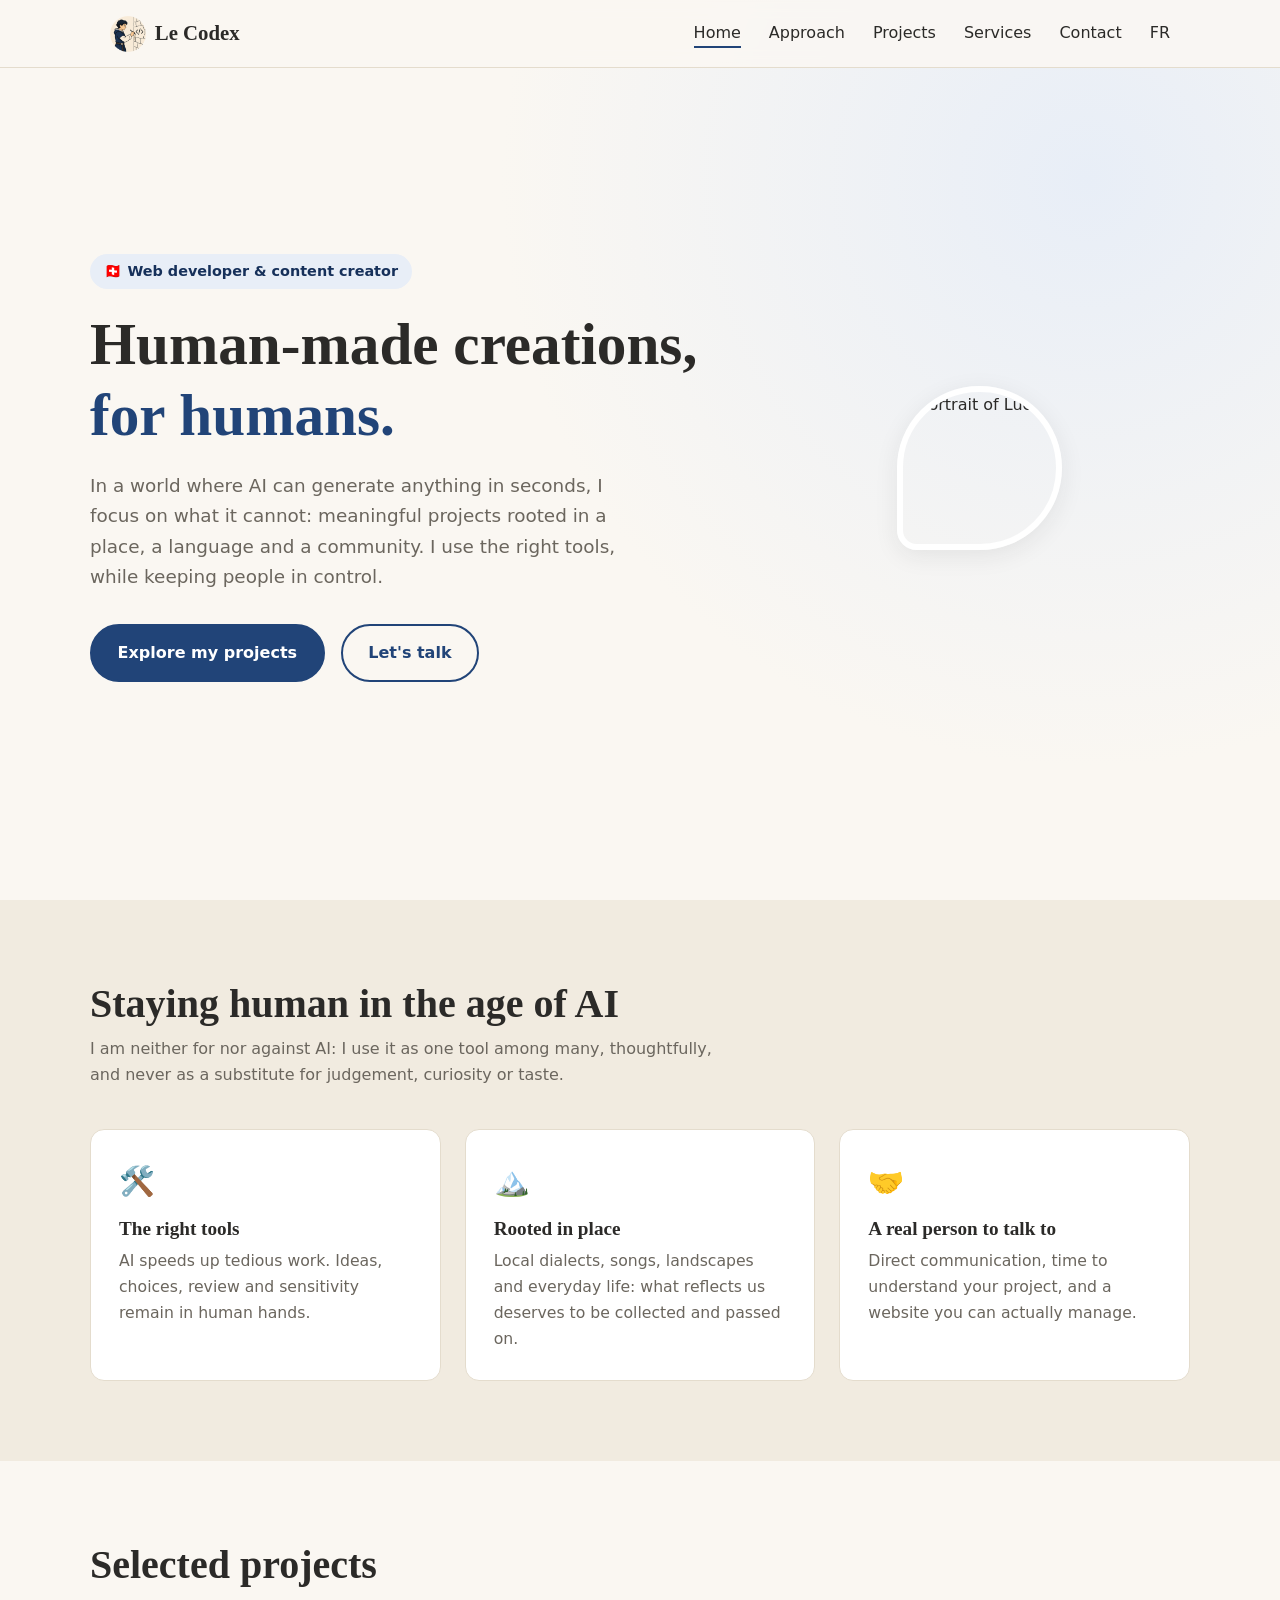
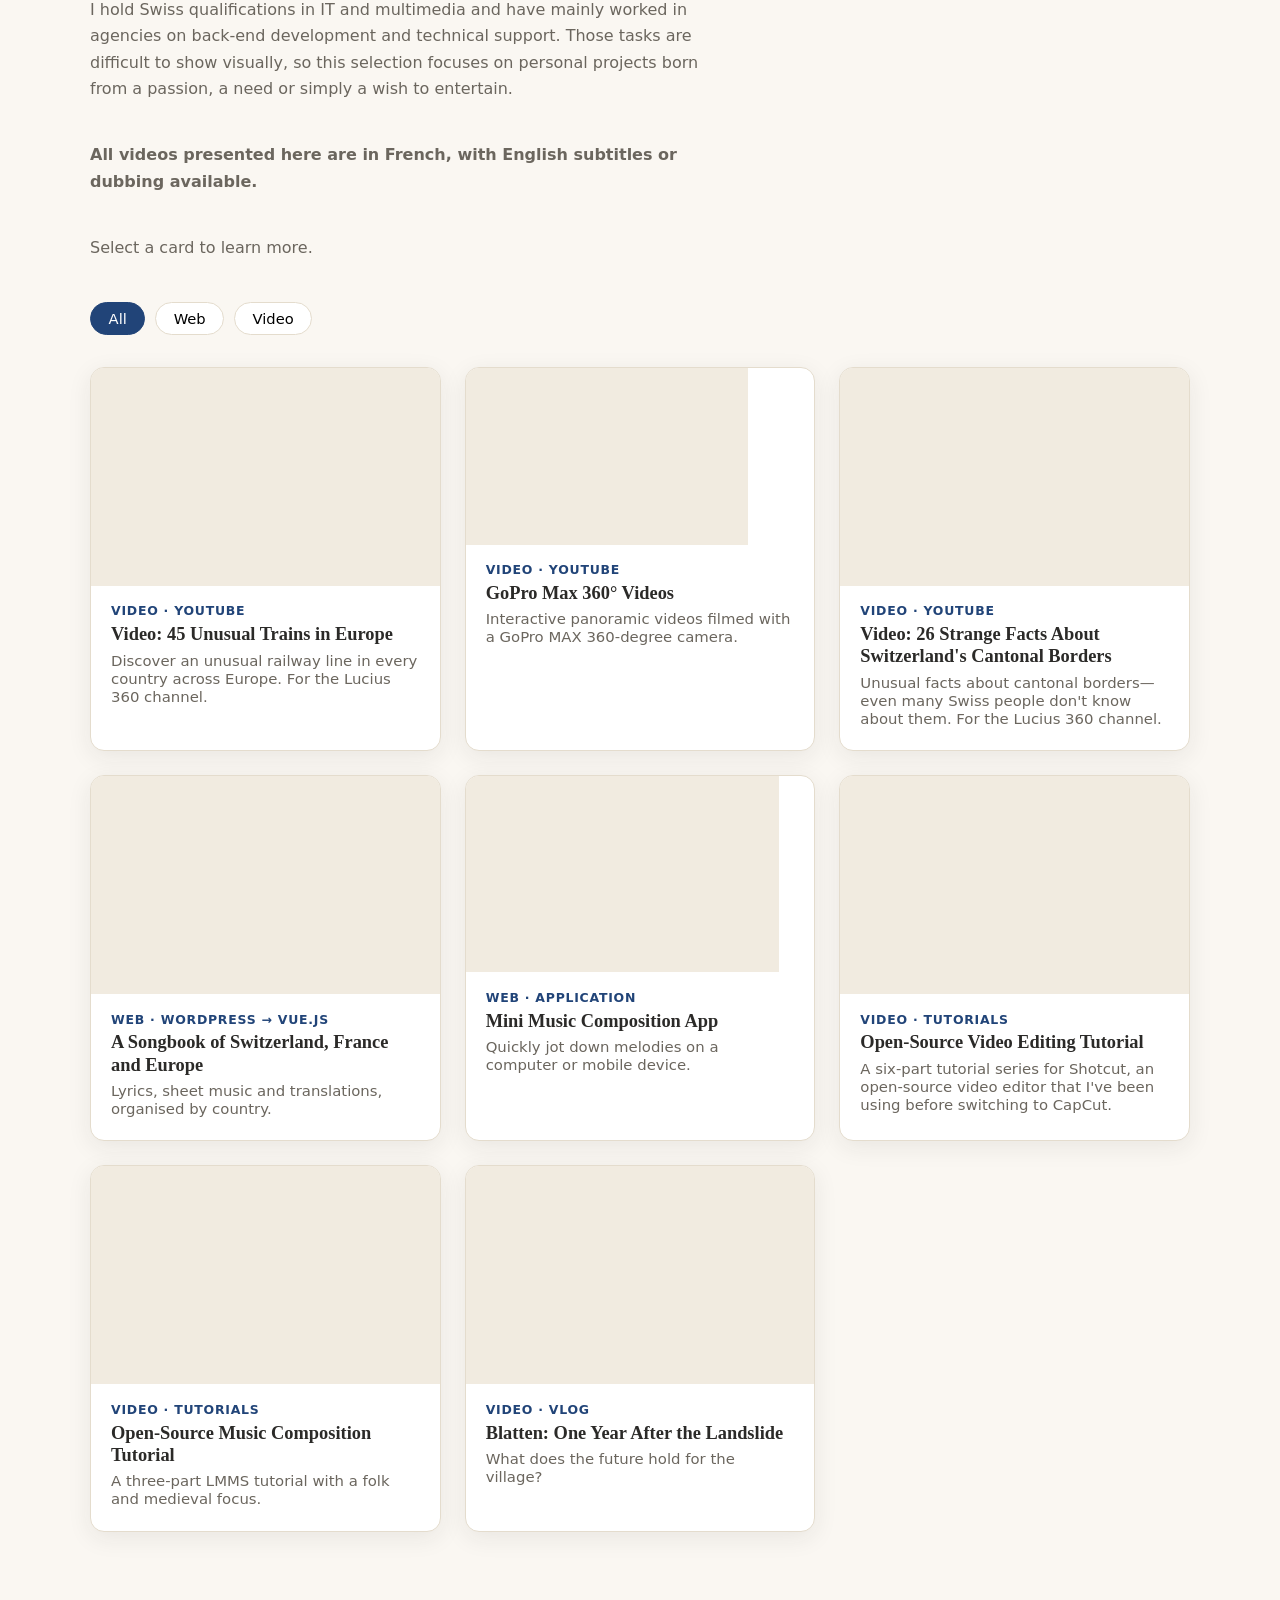
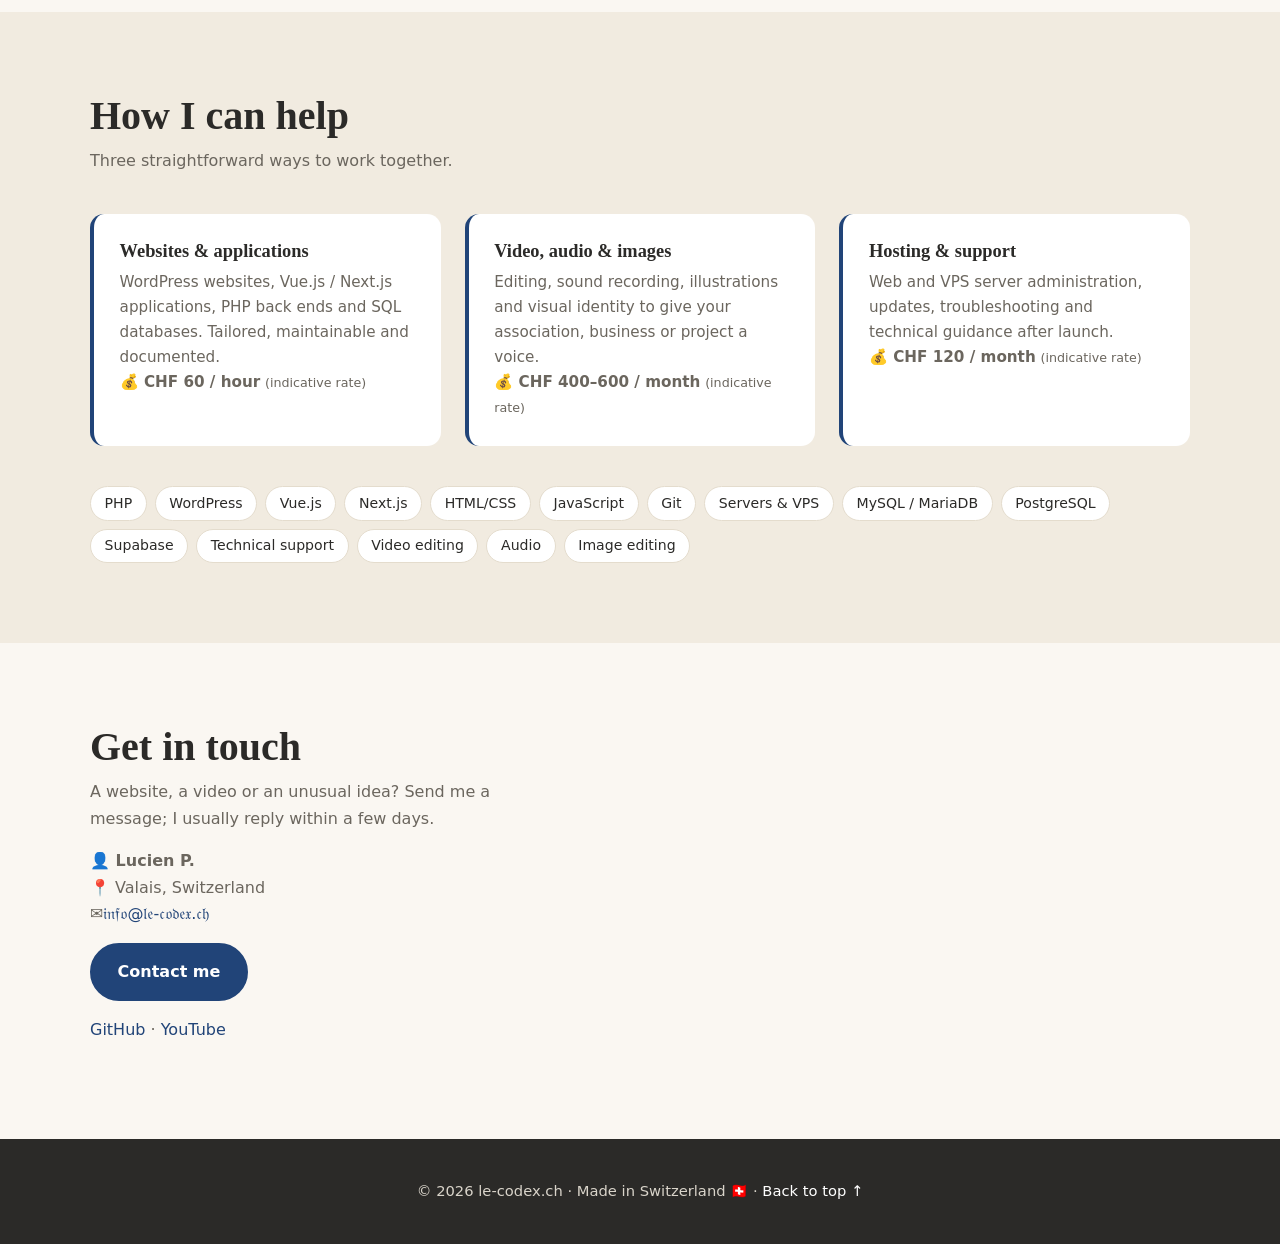
==== commit 153b1014: "corrected some English translation" ====
--- a/en/index.html
+++ b/en/index.html
@@ -235,18 +235,6 @@
           "The source code is available on GitHub. The app is accessible, but saving files is not yet available to the public. In French only"
         ],
         links: [{ label: "Open the app", url: "https://lucius-synth.vercel.app" }]
-      },
-      {
-        id: 5, cat: "video", catLabel: "Video · Vlog",
-        title: "Borsod, a misunderstood part of Hungary",
-        short: "Discovering a Hungarian region with a local French-speaking guide.",
-        img: 'https://ierljtkznrwjcvxjrbqv.supabase.co/storage/v1/object/public/le-codex/portfolio-video-borsod-hongrie.webp',
-        tags: ["YouTube", "ShotCut", "Documentary", "Travel", "Hungary"],
-        desc: [
-          "A video unveiling the region of Borsod [/ˈborʃod/], in Hungary, with a local French-Hungarian tourist guide who shows around his favorite region.",
-          "Shotcut used for video editing."
-        ],
-        links: [{ label: "Voir la série", url: "https://www.youtube.com/watch?v=m-MKXCcq8M8" }]
       },
       {
         id: 6, cat: "video", catLabel: "Video · Tutorials",
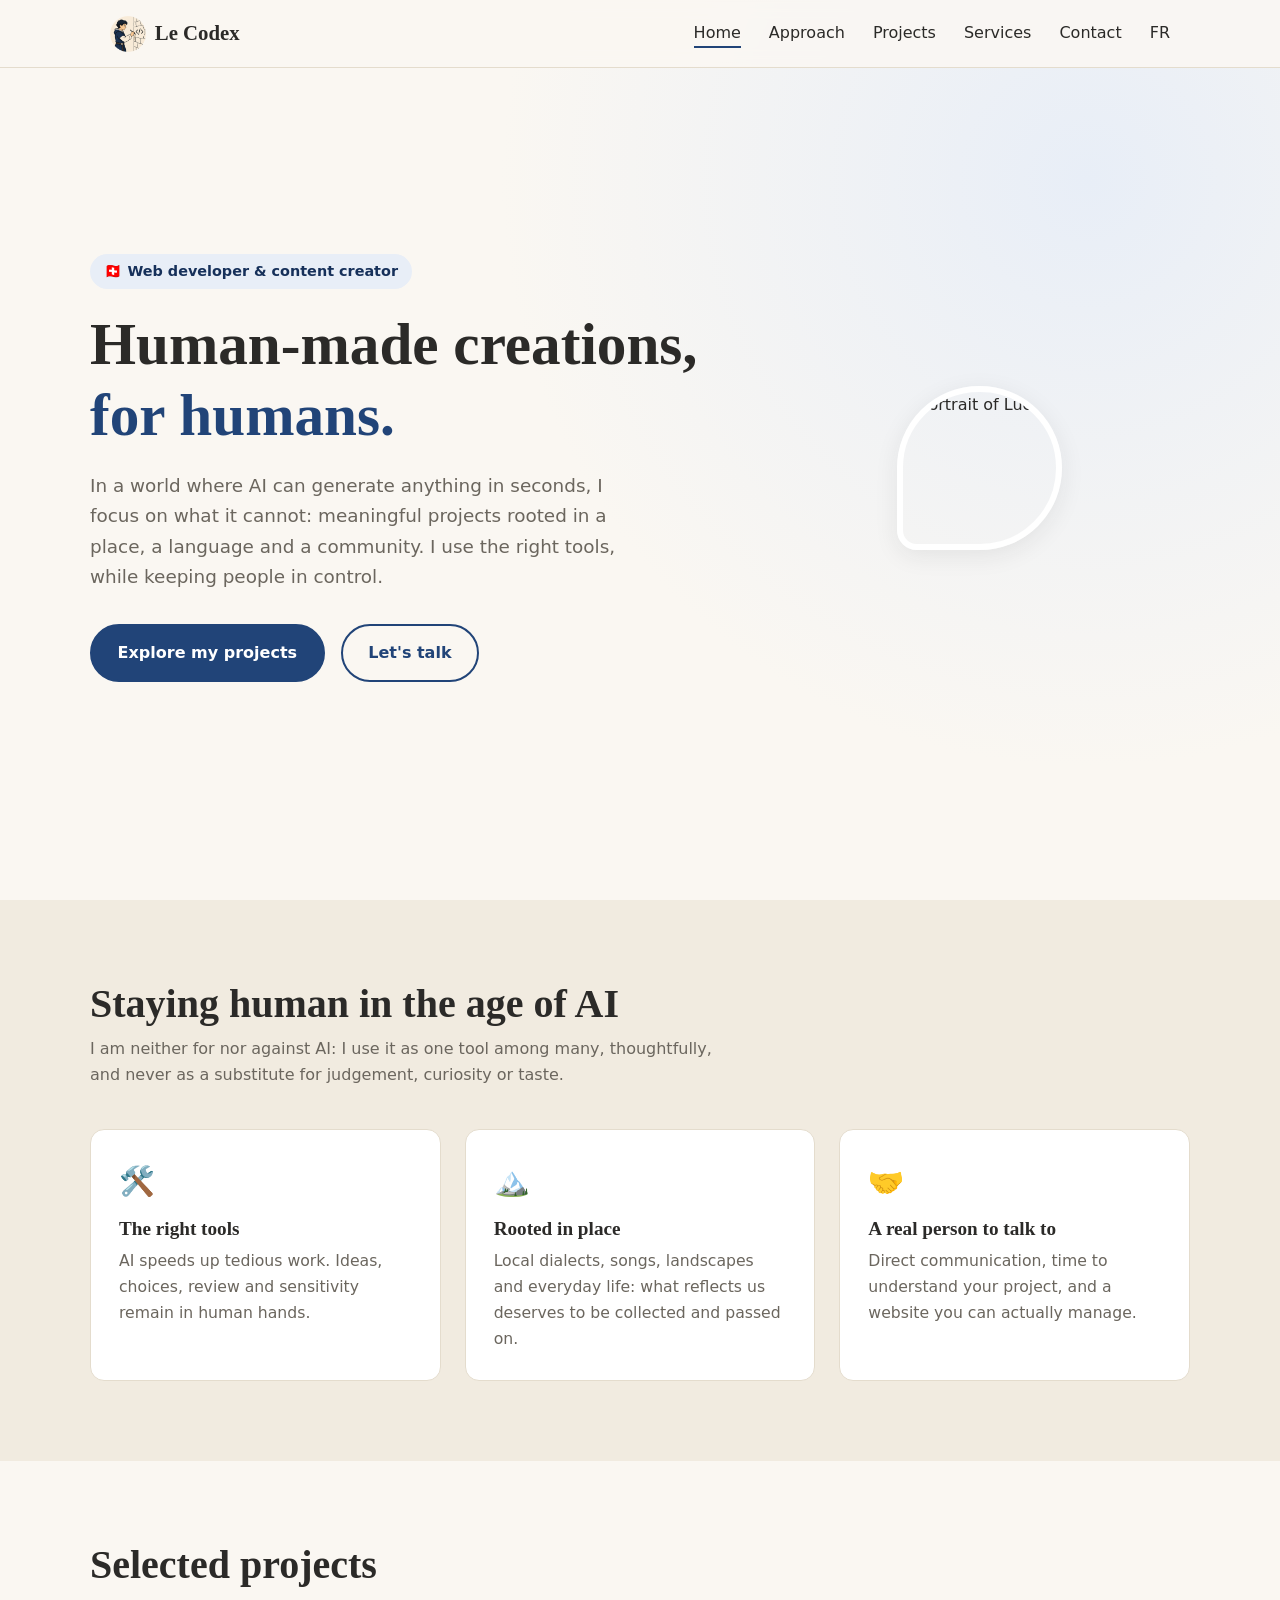
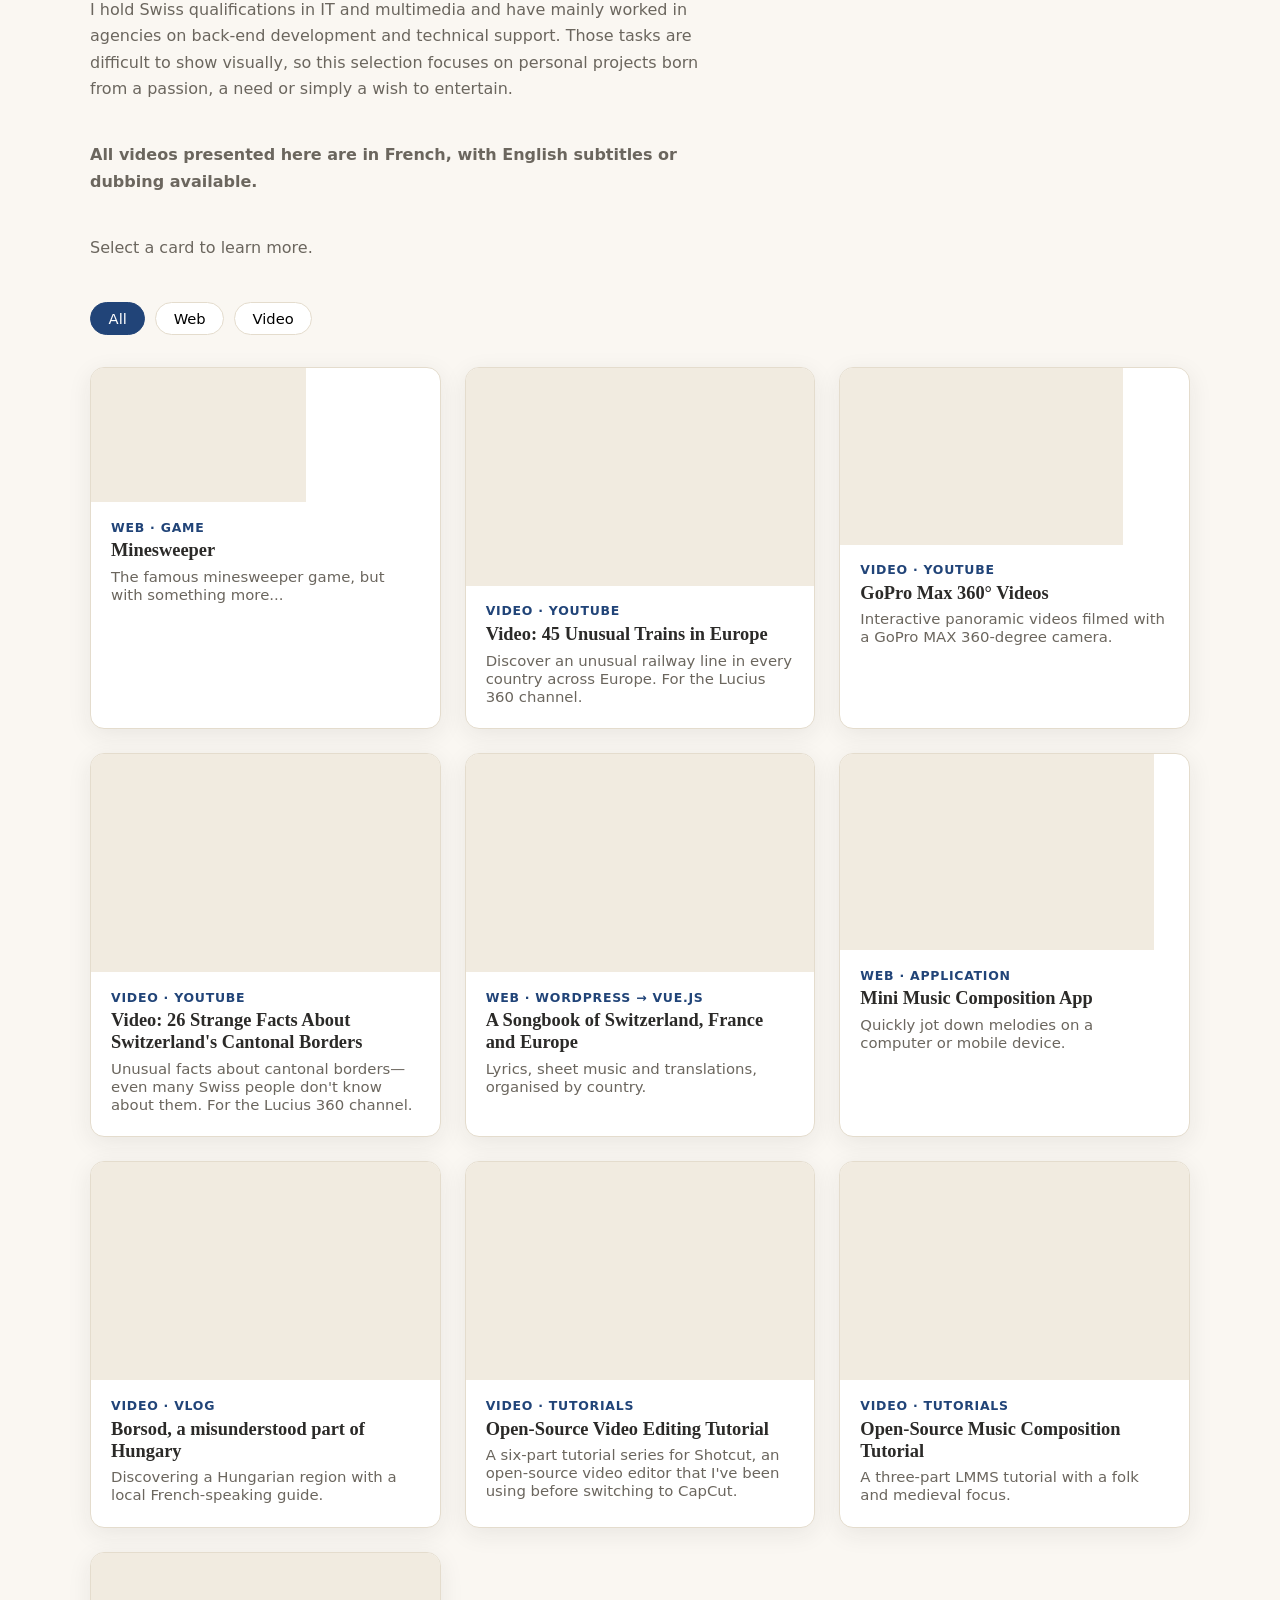
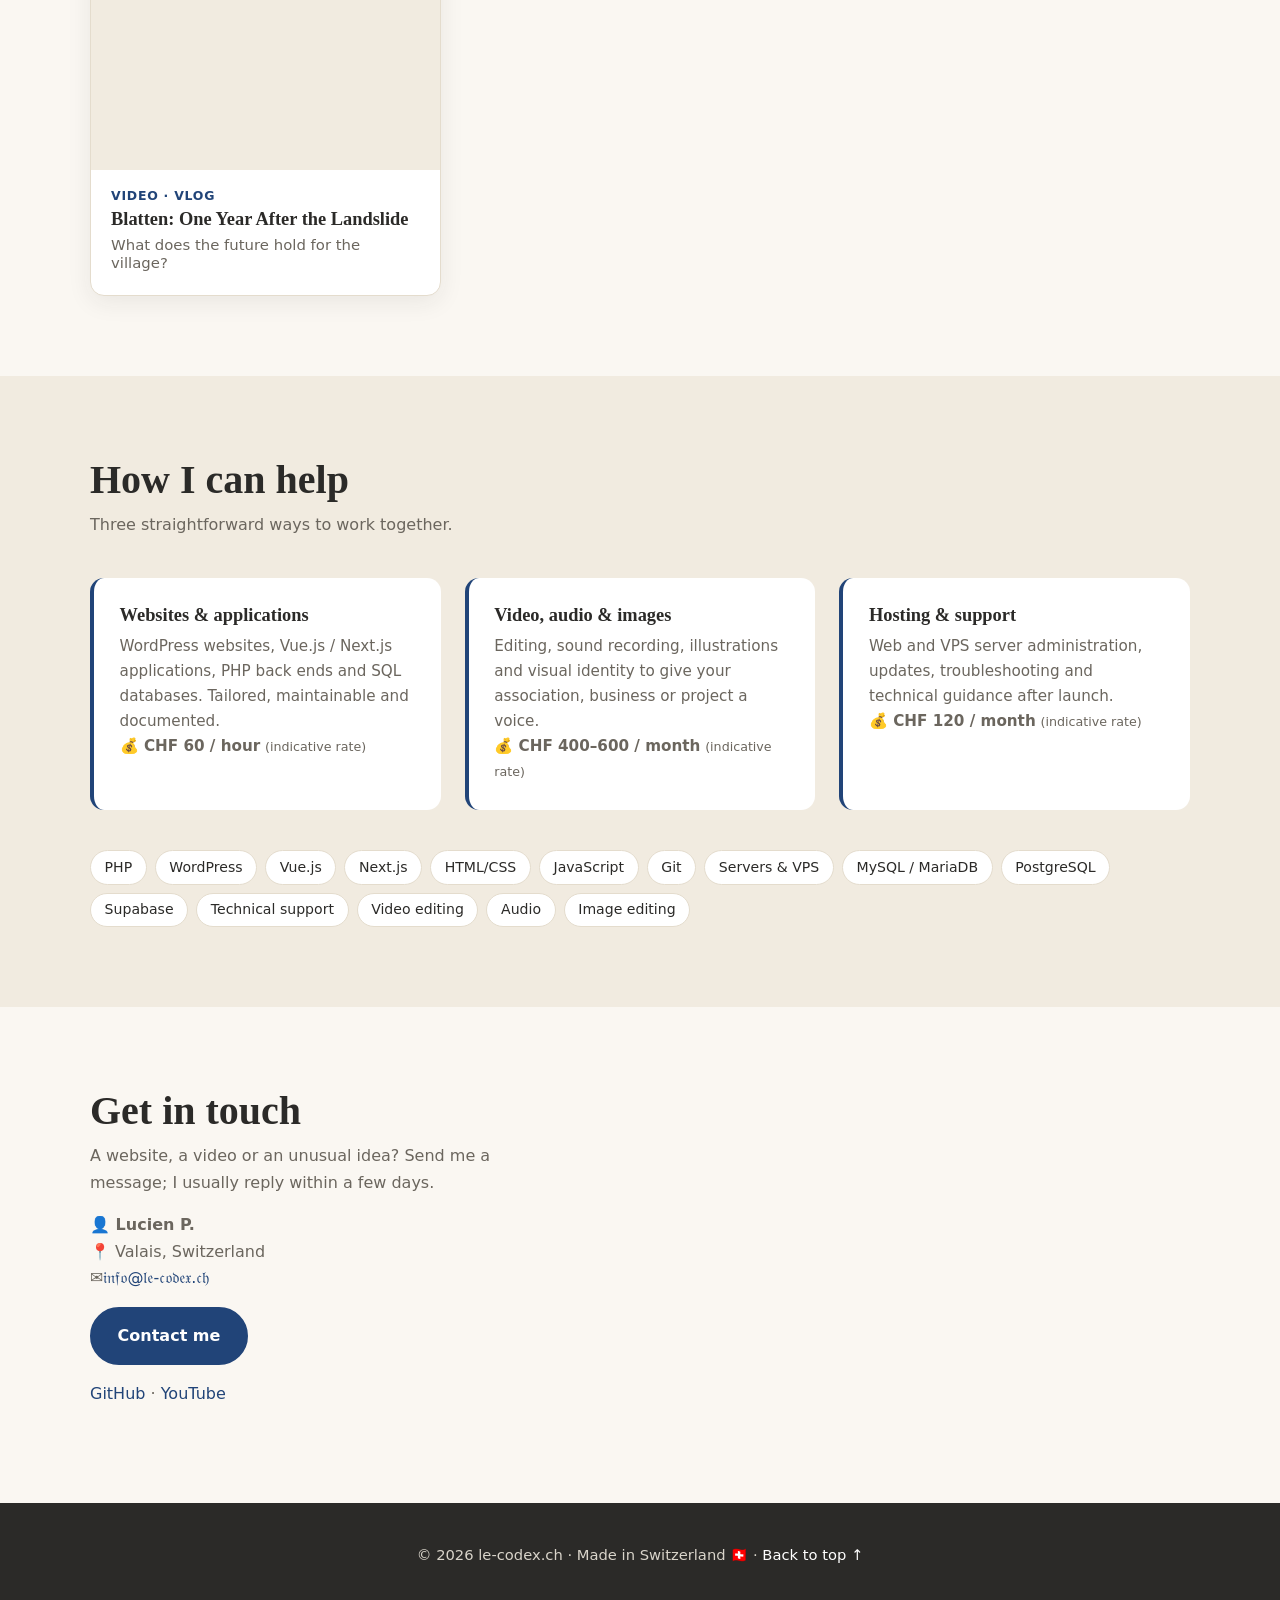
==== commit 0643422d: "added minesweeper3d link in portfolio" ====
--- a/en/index.html
+++ b/en/index.html
@@ -176,6 +176,17 @@
   <script>
     const projects = [
       {
+        id: 18, cat: "web", catLabel: "Web · Game",
+        title: "Minesweeper",
+        short: "The famous minesweeper game, but with something more...",
+        img: 'https://ierljtkznrwjcvxjrbqv.supabase.co/storage/v1/object/public/le-codex/demineur.jpg',
+        tags: ["Web", "JavaScript", "Three.js"],
+        desc: [
+         "The classic Minesweeper game, but in 3D. On PC: use the mouse wheel to zoom in/out, click the mouse wheel to rotate your view, and use CTRL+click or SHIFT+click to move up and down. Everything else works just like the Windows version.",
+        ],
+        links: [{ label: "Jouer", url: "https://www.le-codex.ch/minesweeper3d" }]
+      },
+      {
         id: 16, cat: "video", catLabel: "Video · YouTube",
         title: "Video: 45 Unusual Trains in Europe",
         short: "Discover an unusual railway line in every country across Europe. For the Lucius 360 channel.",
@@ -235,6 +246,18 @@
           "The source code is available on GitHub. The app is accessible, but saving files is not yet available to the public. In French only"
         ],
         links: [{ label: "Open the app", url: "https://lucius-synth.vercel.app" }]
+      },
+      {
+        id: 5, cat: "video", catLabel: "Video · Vlog",
+        title: "Borsod, a misunderstood part of Hungary",
+        short: "Discovering a Hungarian region with a local French-speaking guide.",
+        img: 'https://ierljtkznrwjcvxjrbqv.supabase.co/storage/v1/object/public/le-codex/portfolio-video-borsod-hongrie.webp',
+        tags: ["YouTube", "ShotCut", "Documentary", "Travel", "Hungary"],
+        desc: [
+          "A video unveiling the region of Borsod [/ˈborʃod/], in Hungary, with a local French-Hungarian tourist guide who shows around his favorite region.",
+          "Shotcut used for video editing."
+        ],
+        links: [{ label: "Voir la série", url: "https://www.youtube.com/watch?v=m-MKXCcq8M8" }]
       },
       {
         id: 6, cat: "video", catLabel: "Video · Tutorials",
